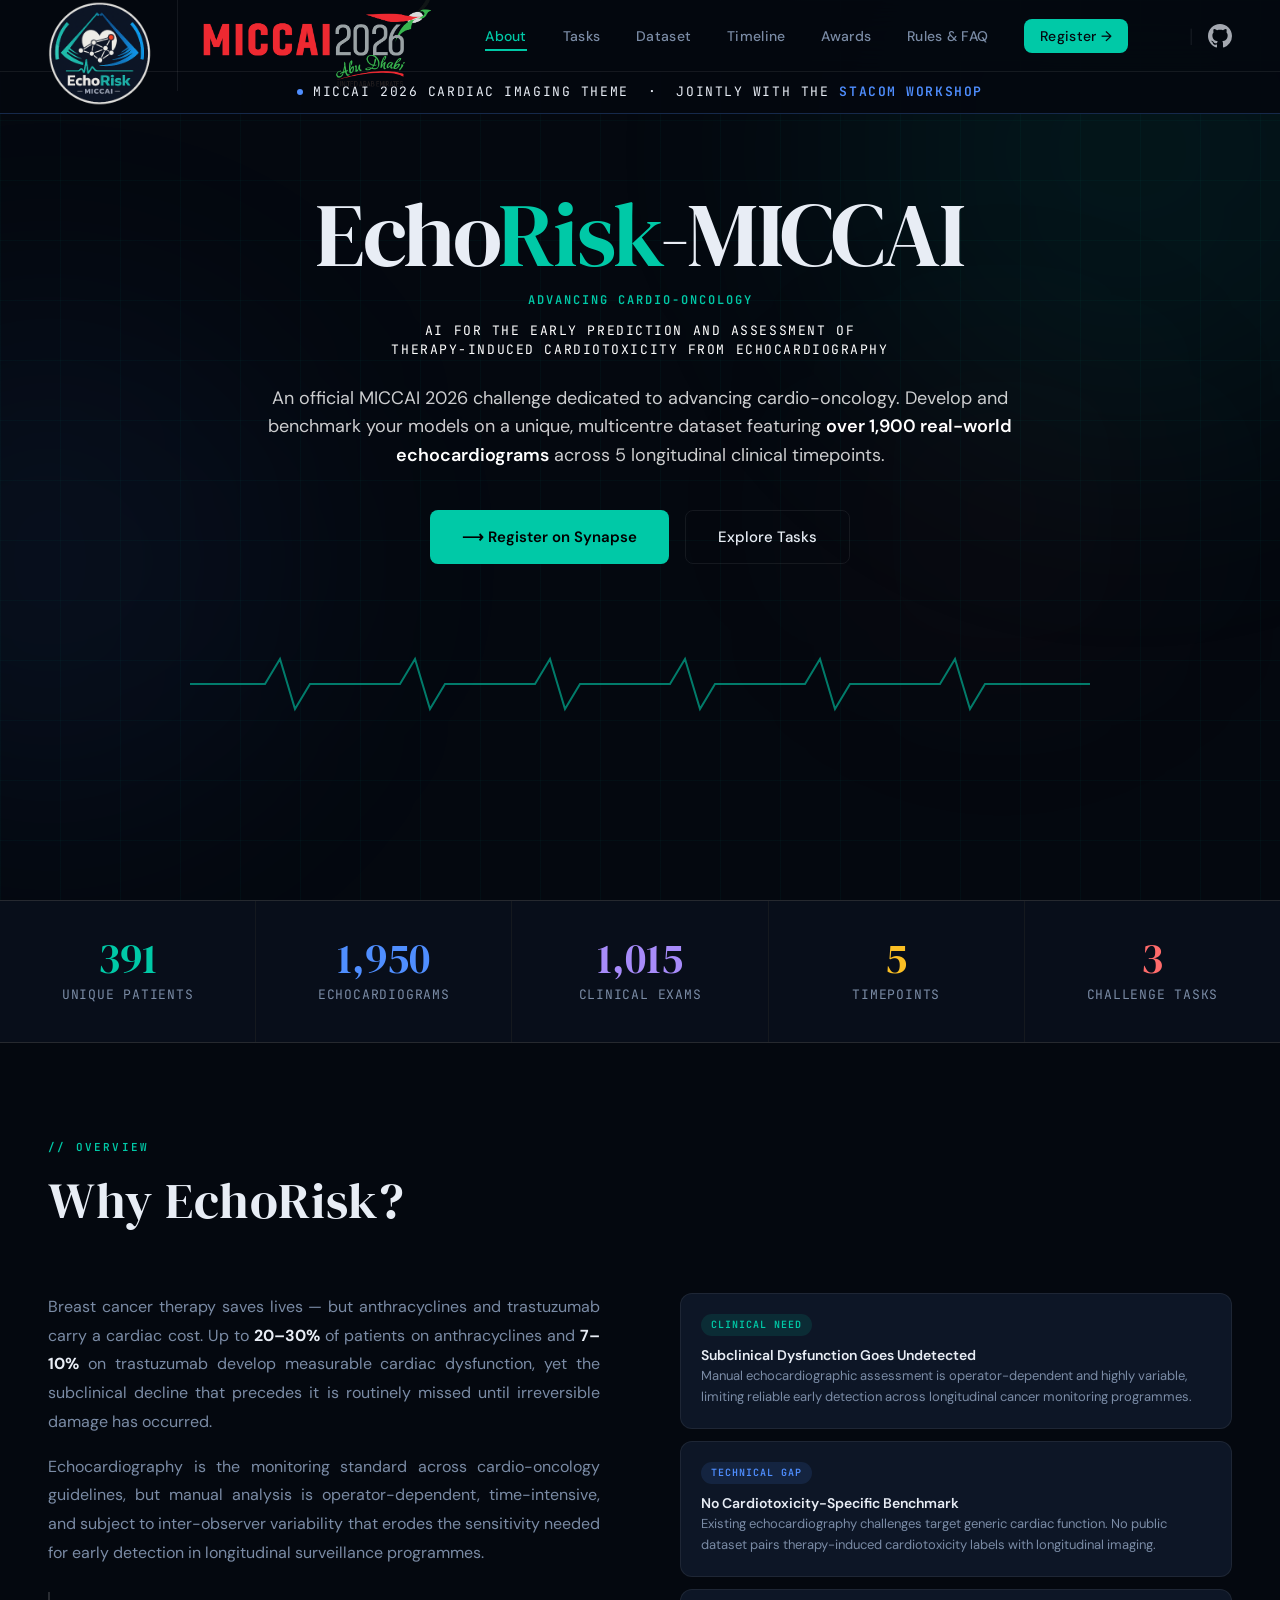
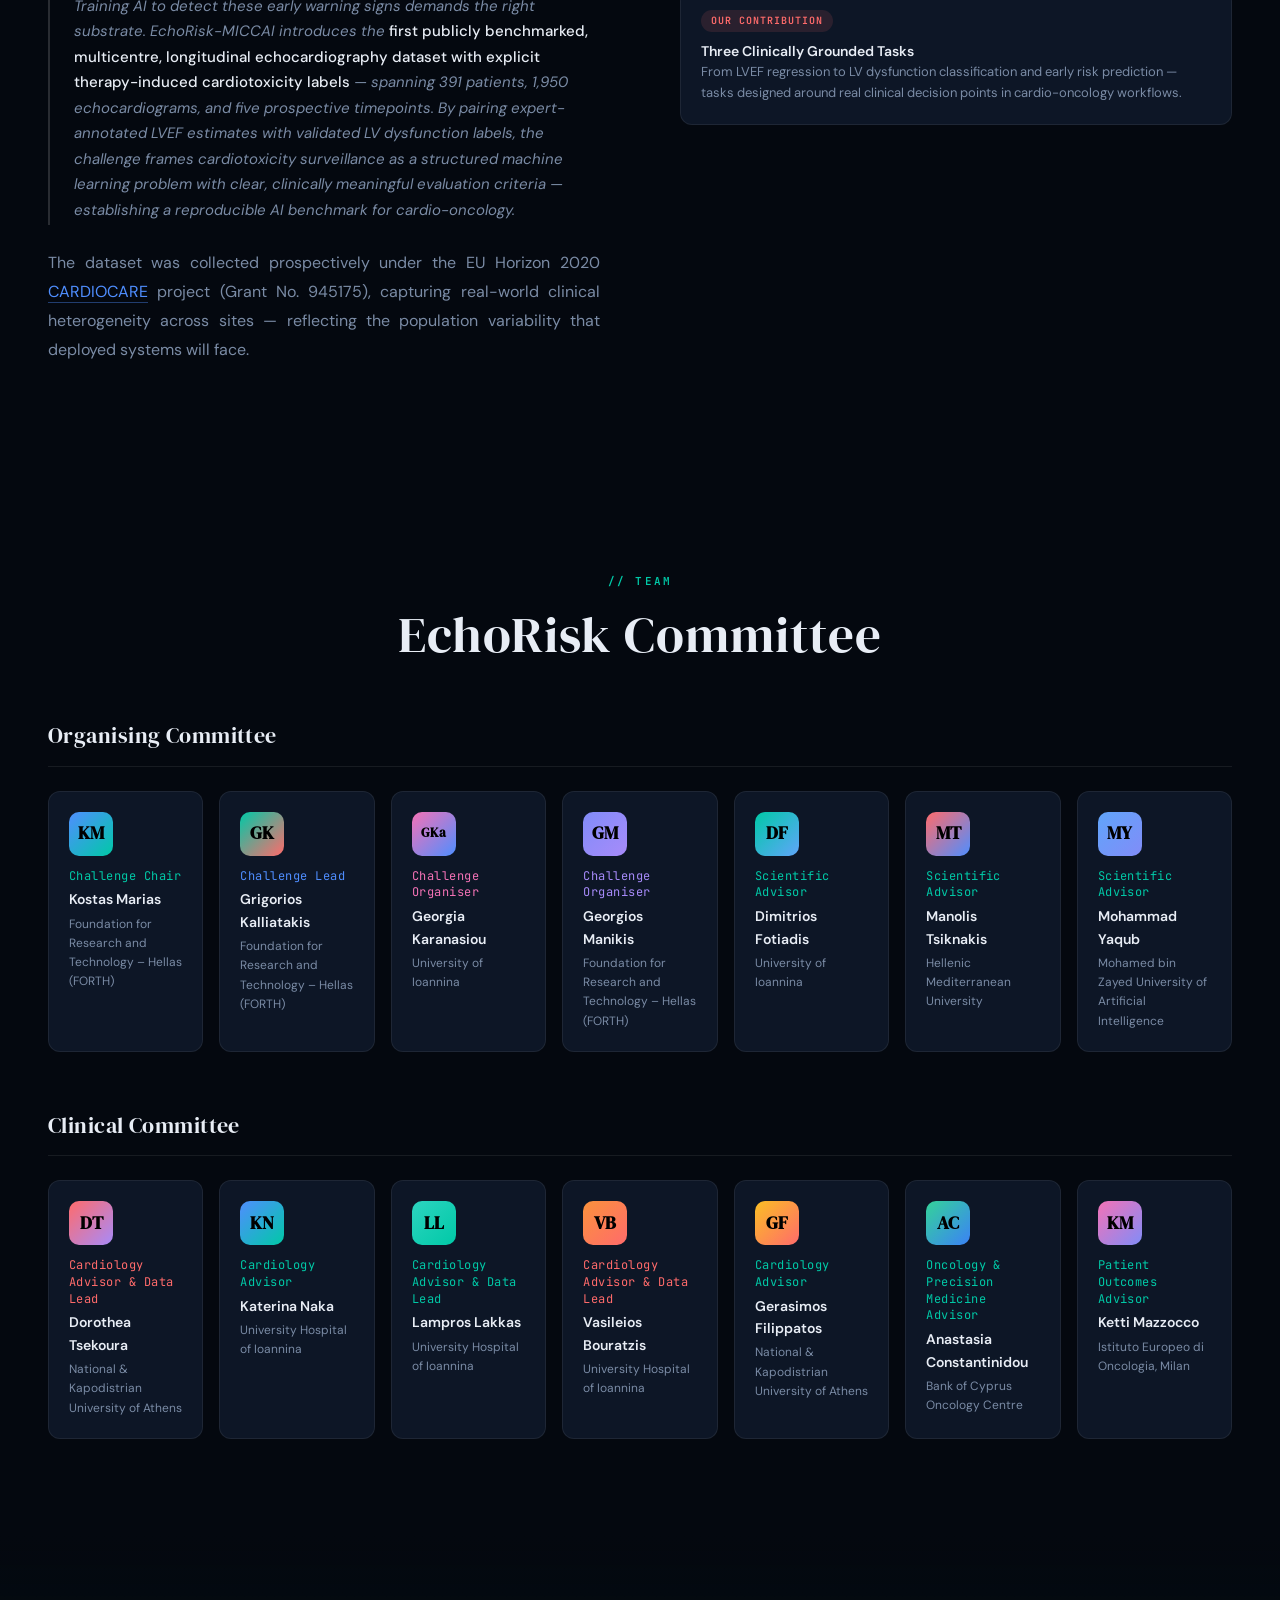
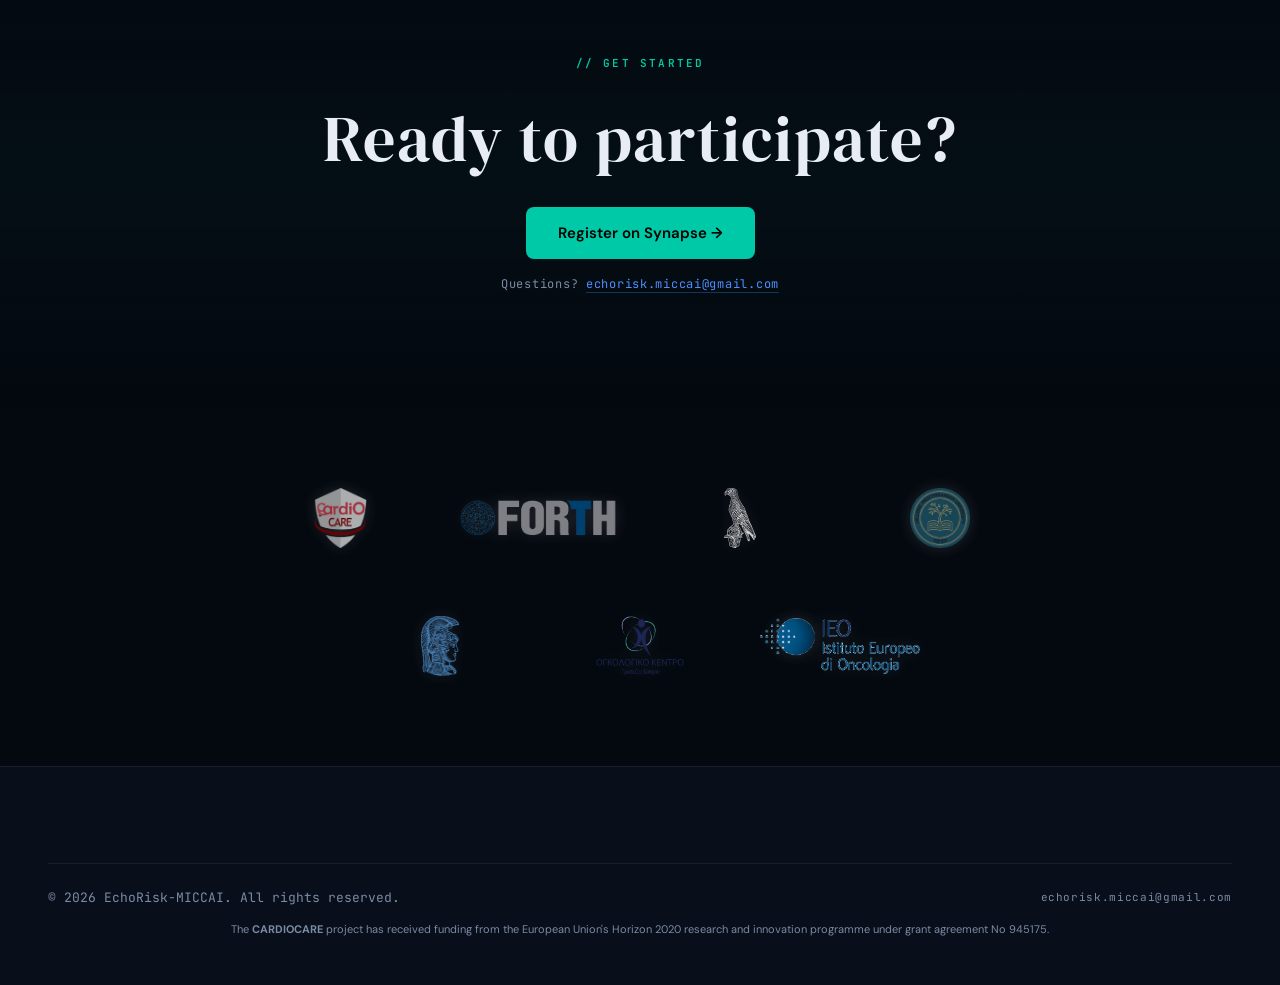
==== index.html @ dddc509e "Fix email obfuscation" ====
<!DOCTYPE html>
<html lang="en">
<head>
    <meta charset="UTF-8">
    <meta name="viewport" content="width=device-width, initial-scale=1.0">

    <link rel="icon" type="image/svg+xml"
          href="data:image/svg+xml,%3Csvg viewBox='0 0 100 100' xmlns='http://www.w3.org/2000/svg'%3E%3Ccircle cx='50' cy='50' r='50' fill='%2304080f'/%3E%3Ccircle cx='50' cy='50' r='47' fill='none' stroke='%23e8edf5' stroke-width='3'/%3E%3Cpath d='M18 28 Q8 50 18 72' fill='none' stroke='%2300c9a7' stroke-width='3.5' stroke-linecap='round'/%3E%3Cpath d='M82 28 Q92 50 82 72' fill='none' stroke='%234f8eff' stroke-width='3.5' stroke-linecap='round'/%3E%3Cline x1='50' y1='14' x2='18' y2='56' stroke='%2300c9a7' stroke-width='2.5' stroke-linecap='round'/%3E%3Cline x1='50' y1='14' x2='82' y2='56' stroke='%234f8eff' stroke-width='2.5' stroke-linecap='round'/%3E%3Cpath d='M18 56 Q50 78 82 56' fill='none' stroke='%234f8eff' stroke-width='2' stroke-linecap='round'/%3E%3Cpath d='M50 58 C50 58 34 46 34 37 C34 31 39 27 44 27 C47 27 50 30 50 30 C50 30 53 27 56 27 C61 27 66 31 66 37 C66 46 50 58 50 58 Z' fill='%23e8edf5'/%3E%3Cg stroke='%23e8edf5' stroke-width='1' fill='none' opacity='0.85'%3E%3Cline x1='40' y1='38' x2='47' y2='33'/%3E%3Cline x1='40' y1='38' x2='50' y2='42'/%3E%3Cline x1='47' y1='33' x2='57' y2='36'/%3E%3Cline x1='57' y1='36' x2='50' y2='42'/%3E%3Cline x1='57' y1='36' x2='60' y2='44'/%3E%3Cline x1='50' y1='42' x2='60' y2='44'/%3E%3Cline x1='40' y1='38' x2='44' y2='46'/%3E%3Cline x1='44' y1='46' x2='50' y2='42'/%3E%3C/g%3E%3Ccircle cx='40' cy='38' r='2.5' fill='%23e8edf5'/%3E%3Ccircle cx='47' cy='33' r='2.5' fill='%23e8edf5'/%3E%3Ccircle cx='57' cy='36' r='2.5' fill='%23e8edf5'/%3E%3Ccircle cx='50' cy='42' r='2.5' fill='%23e8edf5'/%3E%3Ccircle cx='60' cy='44' r='2.5' fill='%23e8edf5'/%3E%3Ccircle cx='44' cy='46' r='2.5' fill='%23e8edf5'/%3E%3Ccircle cx='57' cy='36' r='3.5' fill='%23ff6b6b'/%3E%3Cpolyline points='22,66 30,66 33,60 36,72 39,63 42,68 46,66 54,66 57,60 60,72 63,63 66,68 70,66 78,66' fill='none' stroke='%2300c9a7' stroke-width='1.5' stroke-linecap='round' stroke-linejoin='round'/%3E%3C/svg%3E">

    <title>EchoRisk-MICCAI 2026 | Home</title>
    <link href="https://fonts.googleapis.com/css2?family=DM+Serif+Display&family=DM+Sans:wght@400;500;600&family=JetBrains+Mono:wght@400;500;600&display=swap"
          rel="stylesheet">
    <link rel="stylesheet" href="assets/css/echorisk.css">
</head>
<body>

<div class="bg-grid"></div>
<div class="bg-orb bg-orb-1"></div>
<div class="bg-orb bg-orb-2"></div>
<div class="bg-orb bg-orb-3"></div>

<nav>
    <div style="display: flex; align-items: center; gap: 24px;">

        <a href="index.html" class="nav-logo"
           style="text-decoration: none; display: flex; align-items: center; position: relative; top: 18px;">
            <img src="assets/logos/echorisk_logo.png" alt="EchoRisk Logo"
                 style="width: 105px; height: 105px; object-fit: contain; display: block;">
        </a>

        <a href="https://conferences.miccai.org/2026/en/default.asp" target="_blank" rel="noopener noreferrer"
           style="display: flex; align-items: center; border-left: 1px solid var(--border); padding-left: 24px;">
            <img src="assets/logos/miccai2026-logo.png" alt="MICCAI 2026"
                 style="height: 110px; width: auto; object-fit: contain; display: block; transition: transform 0.2s ease;"
                 onmouseover="this.style.transform='scale(1.02)'" onmouseout="this.style.transform='scale(1)'">
        </a>

    </div>

    <label for="nav-toggle" class="nav-hamburger" aria-label="Toggle navigation">
        <span></span>
        <span></span>
        <span></span>
    </label>
    <input type="checkbox" id="nav-toggle" style="display:none;">

    <ul class="nav-links">
        <li><a href="index.html" class="active">About</a></li>
        <li><a href="tasks.html">Tasks</a></li>
        <li><a href="dataset.html">Dataset</a></li>
        <li><a href="timeline.html">Timeline</a></li>
        <li><a href="awards.html">Awards</a></li>
        <li><a href="rules.html">Rules & FAQ</a></li>
        <li><a href="https://www.synapse.org/Synapse:syn72001386" class="nav-cta" target="_blank">Register →</a></li>
        <li style="display: flex; align-items: center; margin-left: 10px;">
            <span style="color: var(--border); margin: 0 15px; font-weight: 300; font-size: 20px;">|</span>
            <a href="https://github.com/echorisk-miccai" target="_blank" aria-label="GitHub Organization"
               style="display: flex; align-items: center; opacity: 0.7; transition: opacity 0.2s;"
               onmouseover="this.style.opacity=1" onmouseout="this.style.opacity=0.7">
                <svg height="24" viewBox="0 0 16 16" width="24" fill="var(--text)">
                    <path d="M8 0C3.58 0 0 3.58 0 8c0 3.54 2.29 6.53 5.47 7.59.4.07.55-.17.55-.38 0-.19-.01-.82-.01-1.49-2.01.37-2.53-.49-2.69-.94-.09-.23-.48-.94-.82-1.13-.28-.15-.68-.52-.01-.53.63-.01 1.08.58 1.23.82.72 1.21 1.87.87 2.33.66.07-.52.28-.87.51-1.07-1.78-.2-3.64-.89-3.64-3.95 0-.87.31-1.59.82-2.15-.08-.2-.36-1.02.08-2.12 0 0 .67-.21 2.2.82.64-.18 1.32-.27 2-.27.68 0 1.36.09 2 .27 1.53-1.04 2.2-.82 2.2-.82.44 1.1.16 1.92.08 2.12.51.56.82 1.27.82 2.15 0 3.07-1.87 3.75-3.65 3.95.29.25.54.73.54 1.48 0 1.07-.01 1.93-.01 2.2 0 .21.15.46.55.38A8.013 8.013 0 0016 8c0-4.42-3.58-8-8-8z"></path>
                </svg>
            </a>
        </li>
    </ul>
</nav>

<div class="affiliation-bar">
    <span style="width:6px; height:6px; background:var(--accent2); border-radius:50%; display:inline-block; flex-shrink:0;"></span>
    MICCAI 2026 CARDIAC IMAGING THEME &nbsp;·&nbsp; JOINTLY WITH THE
    <a href="https://stacom.github.io/stacom2026/" target="_blank" rel="noopener noreferrer"
       style="color:var(--accent2); text-decoration:none; font-weight:600;">STACOM WORKSHOP</a>
</div>

<section class="hero">
    <!--    <div class="hero-badge"-->
    <!--         style="border: 1px solid var(&#45;&#45;accent2); background: rgba(79, 142, 255, 0.15); color: #fff; font-size: 15px; padding: 10px 24px; letter-spacing: 0.5px; box-shadow: 0 0 20px rgba(79, 142, 255, 0.25); transition: all 0.3s ease; margin-bottom: 30px;"-->
    <!--         onmouseover="this.style.transform='translateY(-4px)'; this.style.boxShadow='0 12px 24px rgba(79, 142, 255, 0.4)';"-->
    <!--         onmouseout="this.style.transform='translateY(0)'; this.style.boxShadow='0 0 20px rgba(79, 142, 255, 0.25)';">-->
    <!--        <span class="badge-dot" style="background: var(&#45;&#45;accent2); width: 10px; height: 10px;"></span>-->
    <!--        MICCAI 2026 Cardiac Imaging Theme Jointly with the <a href="https://stacom.github.io/stacom2026/"-->
    <!--                                                              target="_blank"-->
    <!--                                                              rel="noopener noreferrer"-->
    <!--                                                              style="color: var(&#45;&#45;accent2); text-decoration: none; font-weight: 600;">STACOM-->
    <!--        Workshop</a>-->
    <!--    </div>-->

    <h1 style="font-style:normal; margin-top:0;">
        <span style="color:var(--text);">Echo</span><span style="color:var(--accent);">Risk</span><span
            style="color:var(--text);">-MICCAI</span>
    </h1>

    <p class="hero-subtitle"
       style="font-size:13px; line-height:1.5; max-width:900px; margin:0 auto 24px auto; color:#fff;">
        <span style="display:block; color:var(--accent); font-size:12px; font-weight:600; text-transform:uppercase; letter-spacing:2px; margin-bottom:12px;">Advancing Cardio-Oncology</span>
        AI for the Early Prediction and Assessment of<br>Therapy-Induced Cardiotoxicity from Echocardiography
    </p>

    <p class="hero-desc"
       style="color: rgba(255, 255, 255, 0.8); line-height: 1.6; max-width: 750px; margin: 0 auto 40px auto; font-size: 18px;">
        An official MICCAI 2026 challenge dedicated to advancing cardio-oncology. Develop and benchmark your models on a
        unique, multicentre dataset featuring <strong style="color: #fff; font-weight: 600;">over 1,900 real-world
        echocardiograms</strong> across 5 longitudinal clinical timepoints.
    </p>

    <div class="hero-buttons">
        <a href="https://www.synapse.org/Synapse:syn72001386" class="btn-primary" target="_blank" rel="noopener">⟶
            Register on Synapse</a>
        <a href="tasks.html" class="btn-secondary">Explore Tasks</a>
    </div>

    <div class="hero-ecg-wrap">
        <svg class="ecg-svg" viewBox="0 0 900 80" preserveAspectRatio="xMidYMid meet">
            <polyline class="ecg-line"
                      points="0,40 60,40 75,40 90,15 105,65 120,40 135,40
                    195,40 210,40 225,15 240,65 255,40 270,40
                    330,40 345,40 360,15 375,65 390,40 405,40
                    465,40 480,40 495,15 510,65 525,40 540,40
                    600,40 615,40 630,15 645,65 660,40 675,40
                    735,40 750,40 765,15 780,65 795,40 900,40"/>
        </svg>
    </div>
</section>

<div class="stats-strip">
    <div class="stat-item">
        <div class="stat-num green">391</div>
        <div class="stat-label">Unique Patients</div>
    </div>
    <div class="stat-item">
        <div class="stat-num blue">1,950</div>
        <div class="stat-label">Echocardiograms</div>
    </div>
    <div class="stat-item">
        <div class="stat-num purple">1,015</div>
        <div class="stat-label">Clinical Exams</div>
    </div>
    <div class="stat-item">
        <div class="stat-num orange">5</div>
        <div class="stat-label">Timepoints</div>
    </div>
    <div class="stat-item">
        <div class="stat-num red">3</div>
        <div class="stat-label">Challenge Tasks</div>
    </div>
</div>

<section id="about">
    <div class="container">
        <p class="section-label">// Overview</p>
        <h2 class="section-title">Why EchoRisk?</h2>
        <div class="about-grid">
            <div class="about-text">
                <p>
                    Breast cancer therapy saves lives — but anthracyclines and trastuzumab carry a cardiac
                    cost. Up to <strong>20–30%</strong> of patients on anthracyclines and
                    <strong>7–10%</strong> on trastuzumab develop measurable cardiac dysfunction, yet the
                    subclinical decline that precedes it is routinely missed until irreversible damage
                    has occurred.
                </p>
                <p>
                    Echocardiography is the monitoring standard across cardio-oncology guidelines, but
                    manual analysis is operator-dependent, time-intensive, and subject to inter-observer
                    variability that erodes the sensitivity needed for early detection in longitudinal
                    surveillance programmes.
                </p>
                <div class="highlight-box">
                    Training AI to detect these early warning signs demands the right substrate.
                    EchoRisk-MICCAI introduces the <strong>first publicly benchmarked, multicentre,
                    longitudinal echocardiography dataset with explicit therapy-induced cardiotoxicity
                    labels</strong> — spanning 391 patients, 1,950 echocardiograms, and five prospective timepoints.
                    By pairing expert-annotated LVEF estimates with validated LV dysfunction labels, the
                    challenge frames cardiotoxicity surveillance as a structured machine learning problem
                    with clear, clinically meaningful evaluation criteria — establishing a reproducible
                    AI benchmark for cardio-oncology.
                </div>
                <p>
                    The dataset was collected prospectively under the EU Horizon 2020
                    <a href="https://cardiocare-project.eu/" target="_blank" rel="noopener"
                       style="color:var(--accent2);text-decoration:none;border-bottom:1px solid rgba(79,142,255,0.4);transition:border-color 0.2s;">CARDIOCARE</a>
                    project (Grant No. 945175), capturing real-world clinical heterogeneity across sites —
                    reflecting the population variability that deployed systems will face.
                </p>
            </div>
            <div class="about-visual">
                <div class="mini-card">
                    <div class="mini-card-header">
                        <span class="mini-tag tag-green">Clinical Need</span>
                    </div>
                    <div class="mini-card-title">Subclinical Dysfunction Goes Undetected</div>
                    <p>Manual echocardiographic assessment is operator-dependent and highly variable,
                        limiting reliable early detection across longitudinal cancer monitoring programmes.</p>
                </div>
                <div class="mini-card">
                    <div class="mini-card-header">
                        <span class="mini-tag tag-blue">Technical Gap</span>
                    </div>
                    <div class="mini-card-title">No Cardiotoxicity-Specific Benchmark</div>
                    <p>Existing echocardiography challenges target generic cardiac function. No public
                        dataset pairs therapy-induced cardiotoxicity labels with longitudinal imaging.</p>
                </div>
                <div class="mini-card">
                    <div class="mini-card-header">
                        <span class="mini-tag tag-red">Our Contribution</span>
                    </div>
                    <div class="mini-card-title">Three Clinically Grounded Tasks</div>
                    <p>From LVEF regression to LV dysfunction classification and early risk prediction —
                        tasks designed around real clinical decision points in cardio-oncology workflows.</p>
                </div>
            </div>
        </div>
    </div>
</section>

<section id="organizers">
    <div class="container">
        <p class="section-label" style="text-align:center;">// Team</p>
        <h2 class="section-title" style="text-align:center;">EchoRisk Committee</h2>


        <h3 class="committee-heading">Organising Committee</h3>
        <div class="org-grid org-grid--7">
            <div class="org-card org-hover-teal">
                <div class="org-avatar">KM</div>
                <div class="org-role">Challenge Chair</div>
                <div class="org-name">Kostas Marias</div>
                <div class="org-inst">Foundation for Research and Technology – Hellas (FORTH)</div>
            </div>
            <div class="org-card org-hover-blue">
                <div class="org-avatar" style="background:linear-gradient(135deg,var(--accent),var(--accent3));">GK
                </div>
                <div class="org-role" style="color:var(--accent2);">Challenge Lead</div>
                <div class="org-name">Grigorios Kalliatakis</div>
                <div class="org-inst">Foundation for Research and Technology – Hellas (FORTH)</div>
            </div>
            <div class="org-card org-hover-pink">
                <div class="org-avatar"
                     style="background:linear-gradient(135deg,#f472b6,var(--accent2));font-size:13px;">GKa
                </div>
                <div class="org-role" style="color:#f472b6;">Challenge Organiser</div>
                <div class="org-name">Georgia Karanasiou</div>
                <div class="org-inst">University of Ioannina</div>
            </div>
            <div class="org-card org-hover-purple">
                <div class="org-avatar" style="background:linear-gradient(135deg,#818cf8,#a78bfa);">GM</div>
                <div class="org-role" style="color:#a78bfa;">Challenge Organiser</div>
                <div class="org-name">Georgios Manikis</div>
                <div class="org-inst">Foundation for Research and Technology – Hellas (FORTH)</div>
            </div>
            <div class="org-card org-hover-blue">
                <div class="org-avatar" style="background:linear-gradient(135deg,var(--accent),#60a5fa);">DF</div>
                <div class="org-role">Scientific Advisor</div>
                <div class="org-name">Dimitrios Fotiadis</div>
                <div class="org-inst">University of Ioannina</div>
            </div>
            <div class="org-card org-hover-coral">
                <div class="org-avatar" style="background:linear-gradient(135deg,var(--accent3),var(--accent2));">MT
                </div>
                <div class="org-role">Scientific Advisor</div>
                <div class="org-name">Manolis Tsiknakis</div>
                <div class="org-inst">Hellenic Mediterranean University</div>
            </div>
            <div class="org-card org-hover-blue">
                <div class="org-avatar" style="background:linear-gradient(135deg,#60a5fa,#818cf8);">MY</div>
                <div class="org-role">Scientific Advisor</div>
                <div class="org-name">Mohammad Yaqub</div>
                <div class="org-inst">Mohamed bin Zayed University of Artificial Intelligence</div>
            </div>
        </div>

        <h3 class="committee-heading">Clinical Committee</h3>
        <div class="org-grid org-grid--7">
            <div class="org-card org-hover-coral">
                <div class="org-avatar" style="background:linear-gradient(135deg,var(--accent3),#a78bfa);">DT</div>
                <div class="org-role" style="color:var(--accent3);">Cardiology Advisor &amp; Data Lead</div>
                <div class="org-name">Dorothea Tsekoura</div>
                <div class="org-inst">National &amp; Kapodistrian University of Athens</div>
            </div>
            <div class="org-card org-hover-blue">
                <div class="org-avatar" style="background:linear-gradient(135deg,var(--accent2),var(--accent));">KN
                </div>
                <div class="org-role">Cardiology Advisor</div>
                <div class="org-name">Katerina Naka</div>
                <div class="org-inst">University Hospital of Ioannina</div>
            </div>
            <div class="org-card org-hover-teal">
                <div class="org-avatar" style="background:linear-gradient(135deg,#2dd4bf,#00c9a7);">LL</div>
                <div class="org-role" style="color:var(--accent);">Cardiology Advisor &amp; Data Lead</div>
                <div class="org-name">Lampros Lakkas</div>
                <div class="org-inst">University Hospital of Ioannina</div>
            </div>
            <div class="org-card org-hover-coral">
                <div class="org-avatar" style="background:linear-gradient(135deg,#fb923c,var(--accent3));">VB</div>
                <div class="org-role" style="color:var(--accent3);">Cardiology Advisor &amp; Data Lead</div>
                <div class="org-name">Vasileios Bouratzis</div>
                <div class="org-inst">University Hospital of Ioannina</div>
            </div>
            <div class="org-card org-hover-teal">
                <div class="org-avatar" style="background:linear-gradient(135deg,#fbbf24,var(--accent3));">GF</div>
                <div class="org-role">Cardiology Advisor</div>
                <div class="org-name">Gerasimos Filippatos</div>
                <div class="org-inst">National &amp; Kapodistrian University of Athens</div>
            </div>
            <div class="org-card org-hover-pink">
                <div class="org-avatar" style="background:linear-gradient(135deg,#34d399,#3b82f6);">AC</div>
                <div class="org-role">Oncology &amp; Precision Medicine Advisor</div>
                <div class="org-name">Anastasia Constantinidou</div>
                <div class="org-inst">Bank of Cyprus Oncology Centre</div>
            </div>
            <div class="org-card org-hover-purple">
                <div class="org-avatar" style="background:linear-gradient(135deg,#f472b6,#818cf8);">KM</div>
                <div class="org-role">Patient Outcomes Advisor</div>
                <div class="org-name">Ketti Mazzocco</div>
                <div class="org-inst">Istituto Europeo di Oncologia, Milan</div>
            </div>
        </div>
    </div>
</section>

<section class="cta-section">
    <p class="section-label" style="text-align:center;">// Get Started</p>
    <h2 class="cta-title">Ready to participate?</h2>
    <a href="https://www.synapse.org/Synapse:syn72001386" class="btn-primary"
       style="margin:0 auto;display:inline-flex;">Register on Synapse →</a>
    <p style="font-family:var(--mono-font); font-size:12px; color:var(--muted); margin-top:16px; letter-spacing:0.06em;">
        Questions? <a href="mailto:echorisk.miccai@gmail.com"
                      style="color:var(--accent2); text-decoration:none; border-bottom:1px solid rgba(79,142,255,0.3);">echorisk.miccai@gmail.com</a>
    </p>
</section>

<div class="partner-logos-container">
    <div class="partner-logos-row">
        <div class="logo-wrapper" data-name="CARDIOCARE Project">
            <a href="https://cardiocare-project.eu/" target="_blank" rel="noopener"><img
                    src="assets/logos/cardiocare-logo.png" alt="CARDIOCARE" class="partner-logo-img"></a>
        </div>
        <div class="logo-wrapper" data-name="Foundation for Research and Technology - Hellas">
            <a href="https://www.ics.forth.gr/cbml/?lang=en" target="_blank" rel="noopener"><img
                    src="assets/logos/forth-logo.png" alt="FORTH" class="partner-logo-img"></a>
        </div>
        <div class="logo-wrapper" data-name="University of Ioannina">
            <a href="https://medlab.cc.uoi.gr/" target="_blank" rel="noopener"><img
                    src="assets/logos/uoi-logo.svg"
                    alt="UOI" class="partner-logo-img"></a>
        </div>
        <div class="logo-wrapper" data-name="Hellenic Mediterranean University">
            <a href="https://bmi.hmu.gr/" target="_blank" rel="noopener"><img src="assets/logos/hmu-logo.png"
                                                                              alt="HMU"
                                                                              class="partner-logo-img"></a>
        </div>
    </div>

    <div class="partner-logos-row">
        <div class="logo-wrapper" data-name="National and Kapodistrian University of Athens">
            <a href="https://en.uoa.gr/" target="_blank" rel="noopener"><img src="assets/logos/nkua-logo.png"
                                                                             alt="NKUA"
                                                                             class="partner-logo-img"></a>
        </div>
        <div class="logo-wrapper" data-name="Bank of Cyprus Oncology Centre">
            <a href="https://www.bococ.org.cy/en" target="_blank" rel="noopener"><img
                    src="assets/logos/bococ-logo.png"
                    alt="BOCOC"
                    class="partner-logo-img"></a>
        </div>
        <div class="logo-wrapper" data-name="European Institute of Oncology">
            <a href="https://www.ieo.it/en/" target="_blank" rel="noopener"><img src="assets/logos/ieo-logo.png"
                                                                                 alt="IEO"
                                                                                 class="partner-logo-img"></a>
        </div>
    </div>
</div>

<footer>
    <div class="footer-bottom"
         style="display:flex; flex-direction:column; align-items:center; gap:12px; text-align:center;">
        <div style="display:flex; justify-content:space-between; align-items:center; width:100%; flex-wrap:wrap; gap:12px;">
            <p>© 2026 EchoRisk-MICCAI. All rights reserved.</p>
            <a href="mailto:echorisk.miccai@gmail.com"
               style="font-family:var(--mono-font); font-size:11px; color:var(--muted); text-decoration:none; letter-spacing:0.06em; transition:color 0.2s;"
               onmouseover="this.style.color='var(--accent2)'"
               onmouseout="this.style.color='var(--muted)'">echorisk.miccai@gmail.com</a>
        </div>
        <p style="font-size:11px; line-height:1.5; color:var(--muted); font-family:var(--body-font);">
            The <strong>CARDIOCARE</strong> project has received funding from the European Union's Horizon 2020
            research and innovation programme under grant agreement No&nbsp;945175.
        </p>
    </div>
</footer>

</body>
</html>
---- assets/css/echorisk.css ----
/* ═══════════════════════════════════════════════
   EchoRisk-MICCAI 2026 — Main Stylesheet
   ═══════════════════════════════════════════════ */

/* ── TOKENS ── */
:root {
    --bg: #04080f;
    --surface: #080e1a;
    --card: #0d1626;
    --border: rgba(255, 255, 255, 0.07);
    --accent: #00c9a7;
    --accent2: #4f8eff;
    --accent3: #ff6b6b;
    --text: #e8edf5;
    --muted: #7a8ba5;
    --heading-font: 'DM Serif Display', serif;
    --body-font: 'DM Sans', sans-serif;
    --mono-font: 'JetBrains Mono', monospace;
}

/* ── RESET ── */
* {
    margin: 0;
    padding: 0;
    box-sizing: border-box;
}

html {
    scroll-behavior: smooth;
}

body {
    font-family: var(--body-font);
    background-color: var(--bg);
    color: var(--text);
    line-height: 1.6;
    -webkit-font-smoothing: antialiased;
}

h1, h2, h3, .section-title, .cta-title {
    font-family: var(--heading-font);
    font-weight: 400;
    letter-spacing: 0.02em;
}

.stat-num, .task-metric, .award-value, .task-num,
.footer-bottom, .hero-badge, .section-label, .tl-date {
    font-family: var(--mono-font);
}

/* ── BACKGROUND ── */
.bg-grid {
    position: fixed;
    inset: 0;
    background-image: linear-gradient(rgba(0, 201, 167, 0.04) 1px, transparent 1px),
    linear-gradient(90deg, rgba(0, 201, 167, 0.04) 1px, transparent 1px);
    background-size: 60px 60px;
    pointer-events: none;
    z-index: 0;
}

.bg-orb {
    position: fixed;
    border-radius: 50%;
    filter: blur(120px);
    pointer-events: none;
    z-index: 0;
    animation: drift 20s ease-in-out infinite alternate;
}

.bg-orb-1 {
    width: 600px;
    height: 600px;
    background: rgba(0, 201, 167, 0.07);
    top: -150px;
    right: -150px;
}

.bg-orb-2 {
    width: 500px;
    height: 500px;
    background: rgba(79, 142, 255, 0.06);
    bottom: 10%;
    left: -200px;
    animation-delay: -8s;
}

.bg-orb-3 {
    width: 300px;
    height: 300px;
    background: rgba(255, 107, 107, 0.04);
    top: 40%;
    right: 10%;
    animation-delay: -4s;
}

@keyframes drift {
    from {
        transform: translate(0, 0) scale(1);
    }
    to {
        transform: translate(40px, 60px) scale(1.05);
    }
}

/* ── AFFILIATION BAR ── */
.affiliation-bar {
    background: rgba(4, 8, 15, 0.95);
    border-bottom: 1px solid rgba(79,142,255,0.25);
    padding: 10px 48px;
    display: flex;
    align-items: center;
    justify-content: center;
    gap: 10px;
    font-family: var(--mono-font);
    font-size: 13px; /* was 11px */
    letter-spacing: 0.12em; /* was 0.1em */
    color: var(--text);
    position: fixed;
    top: 72px;
    left: 0;
    right: 0;
    z-index: 99;
}

/* ── NAV ── */
nav {
    position: fixed;
    top: 0;
    left: 0;
    right: 0;
    z-index: 100;
    display: flex;
    align-items: center;
    justify-content: space-between;
    padding: 0 48px;
    height: 72px;
    background: rgba(4, 8, 15, 0.85);
    backdrop-filter: blur(20px);
    border-bottom: 1px solid var(--border);
}

.logo-text {
    font-family: var(--mono-font);
    font-size: 14px;
    font-weight: 600;
    letter-spacing: 0.05em;
    color: var(--text);
}

.logo-text span {
    color: var(--accent);
}

.logo-text, .nav-cta {
    white-space: nowrap;
}

nav img {
    flex-shrink: 0;
}

.nav-links {
    display: flex;
    align-items: center;
    gap: 36px;
    list-style: none;
}

.nav-links a {
    color: var(--muted);
    text-decoration: none;
    font-size: 14px;
    font-weight: 500;
    transition: color 0.2s;
    letter-spacing: 0.02em;
}

.nav-links a:hover,
.nav-links a.active {
    color: var(--accent);
    border-bottom: 2px solid var(--accent);
    padding-bottom: 4px;
}

.nav-cta {
    background: var(--accent);
    color: #04080f !important;
    padding: 8px 16px !important;
    border-radius: 8px;
    font-weight: 600;
    transition: transform 0.2s ease, box-shadow 0.2s ease, background 0.2s;
}

.nav-cta:hover {
    background: #00e0bc;
    transform: translateY(-1px);
    box-shadow: 0 4px 15px rgba(0, 201, 167, 0.4);
    color: #000 !important;
}

/* Hamburger */
.nav-hamburger {
    display: none;
    flex-direction: column;
    gap: 5px;
    cursor: pointer;
    padding: 4px;
}

.nav-hamburger span {
    display: block;
    width: 24px;
    height: 2px;
    background: var(--text);
    border-radius: 2px;
    transition: all 0.2s;
}

#nav-toggle:checked ~ ul.nav-links {
    display: flex;
}

/* ── HERO ── */
.hero {
    position: relative;
    z-index: 1;
    min-height: 100vh;
    display: flex;
    flex-direction: column;
    align-items: center;
    justify-content: center;
    text-align: center;
    padding: 100px 24px 80px; /* was 120px — increased to clear nav + bar */
    overflow: hidden;
}

.hero-badge {
    display: inline-flex;
    align-items: center;
    gap: 8px;
    background: rgba(0, 201, 167, 0.1);
    border: 1px solid rgba(0, 201, 167, 0.3);
    color: var(--accent);
    font-family: var(--mono-font);
    font-size: 12px;
    font-weight: 600;
    letter-spacing: 0.12em;
    text-transform: uppercase;
    padding: 6px 16px;
    border-radius: 100px;
    margin-bottom: 32px;
    animation: fadeUp 0.6s ease both;
}

.badge-dot {
    width: 6px;
    height: 6px;
    background: var(--accent);
    border-radius: 50%;
    animation: pulse-dot 2s ease-in-out infinite;
}

@keyframes pulse-dot {
    0%, 100% {
        opacity: 1;
        transform: scale(1);
    }
    50% {
        opacity: 0.4;
        transform: scale(0.7);
    }
}

.hero h1 {
    font-family: var(--heading-font);
    font-size: clamp(48px, 7vw, 96px);
    line-height: 1.05;
    letter-spacing: -0.02em;
    max-width: 900px;
    margin-bottom: 8px;
    animation: fadeUp 0.6s ease 0.1s both;
}

.hero-subtitle {
    font-family: var(--mono-font);
    font-size: 13px;
    color: var(--muted);
    letter-spacing: 0.12em;
    text-transform: uppercase;
    margin-bottom: 24px;
    animation: fadeUp 0.6s ease 0.2s both;
}

.hero-desc {
    font-size: 18px;
    color: var(--muted);
    max-width: 620px;
    line-height: 1.6;
    margin-bottom: 48px;
    animation: fadeUp 0.6s ease 0.3s both;
}

.hero-buttons {
    display: flex;
    gap: 16px;
    flex-wrap: wrap;
    justify-content: center;
    margin-bottom: 80px;
    animation: fadeUp 0.6s ease 0.4s both;
}

.hero-ecg-wrap {
    width: 100%;
    max-width: 900px;
    position: relative;
    animation: fadeUp 0.6s ease 0.5s both;
}

.ecg-svg {
    width: 100%;
    height: 80px;
    opacity: 0.6;
}

.ecg-line {
    stroke: var(--accent);
    stroke-width: 2;
    fill: none;
    stroke-dasharray: 1500;
    stroke-dashoffset: 1500;
    animation: drawECG 3s ease 1s forwards;
}

@keyframes drawECG {
    to {
        stroke-dashoffset: 0;
    }
}

/* ── BUTTONS ── */
.btn-primary {
    background: var(--accent);
    color: #000;
    padding: 14px 32px;
    border-radius: 8px;
    font-weight: 600;
    font-size: 15px;
    text-decoration: none;
    transition: all 0.2s;
    display: flex;
    align-items: center;
    gap: 8px;
}

.btn-primary:hover {
    background: #00e0bc;
    transform: translateY(-2px);
    box-shadow: 0 12px 32px rgba(0, 201, 167, 0.3);
}

.btn-secondary {
    background: transparent;
    color: var(--text);
    padding: 14px 32px;
    border-radius: 8px;
    font-weight: 500;
    font-size: 15px;
    text-decoration: none;
    border: 1px solid var(--border);
    transition: all 0.2s;
}

.btn-secondary:hover {
    border-color: rgba(255, 255, 255, 0.25);
    background: rgba(255, 255, 255, 0.04);
}

/* ── STATS STRIP ── */
.stats-strip {
    position: relative;
    z-index: 1;
    display: grid;
    grid-template-columns: repeat(5, 1fr);
    gap: 1px;
    background: var(--border);
    border-top: 1px solid var(--border);
    border-bottom: 1px solid var(--border);
}

.stat-item {
    background: var(--surface);
    padding: 36px 24px;
    text-align: center;
}

.stat-num {
    font-family: var(--heading-font);
    font-size: 42px;
    line-height: 1;
    margin-bottom: 6px;
}

.stat-num.green {
    color: var(--accent);
}

.stat-num.blue {
    color: var(--accent2);
}

.stat-num.purple {
    color: #a78bfa;
}

.stat-num.orange {
    color: #fbbf24;
}

.stat-num.red {
    color: var(--accent3);
}

.stat-label {
    font-size: 13px;
    color: var(--muted);
    font-family: var(--mono-font);
    letter-spacing: 0.06em;
    text-transform: uppercase;
}

/* ── SECTION COMMONS ── */
section {
    position: relative;
    z-index: 1;
    padding: 96px 48px;
}

.page-header {
    margin-top: 72px;
    padding: 64px 48px 24px;
    text-align: center;
}

.section-label {
    font-family: var(--mono-font);
    font-size: 11px;
    font-weight: 600;
    letter-spacing: 0.2em;
    text-transform: uppercase;
    color: var(--accent);
    margin-bottom: 16px;
}

.section-title {
    font-family: var(--heading-font);
    font-size: clamp(32px, 4vw, 52px);
    line-height: 1.1;
    margin-bottom: 20px;
}

.section-desc {
    font-size: 16px;
    color: var(--muted);
    max-width: 600px;
    line-height: 1.75;
    margin: 0 auto;
}

.container {
    max-width: 1200px;
    margin: 0 auto;
}

/* ── ABOUT ── */
.about-grid {
    display: grid;
    grid-template-columns: 1fr 1fr;
    gap: 80px;
    align-items: start;
    margin-top: 64px;
}

.about-text p {
    color: var(--muted);
    line-height: 1.8;
    margin-bottom: 16px;
    text-align: justify;
    hyphens: auto;
    -webkit-hyphens: auto;
}

.about-text strong {
    color: var(--text);
}

.highlight-box {
    border-left: 2px solid rgba(255, 255, 255, 0.15);
    padding: 2px 0 2px 24px;
    margin: 24px 0;
    font-size: 15px;
    font-style: italic;
    color: var(--muted);
    line-height: 1.7;
}

.highlight-box strong {
    font-style: normal;
    font-weight: 500;
    color: var(--text);
}

.about-visual {
    position: relative;
}

.mini-card {
    background: var(--card);
    border: 1px solid var(--border);
    border-radius: 12px;
    padding: 20px;
    margin-bottom: 12px;
    transition: border-color 0.2s;
}

.mini-card:hover {
    border-color: rgba(0, 201, 167, 0.3);
}

.mini-card-header {
    display: flex;
    align-items: center;
    gap: 10px;
    margin-bottom: 8px;
}

.mini-tag {
    font-family: var(--mono-font);
    font-size: 10px;
    font-weight: 600;
    letter-spacing: 0.1em;
    text-transform: uppercase;
    padding: 3px 10px;
    border-radius: 100px;
}

.tag-green {
    background: rgba(0, 201, 167, 0.12);
    color: var(--accent);
}

.tag-blue {
    background: rgba(79, 142, 255, 0.12);
    color: var(--accent2);
}

.tag-red {
    background: rgba(255, 107, 107, 0.12);
    color: var(--accent3);
}

.mini-card-title {
    font-size: 14px;
    font-weight: 600;
}

.mini-card p {
    font-size: 13px;
    color: var(--muted);
}

/* ── CLINICAL ARC ── */
.clinical-arc {
    margin: 40px 0 0;
    padding: 20px 0 8px;
    border-top: 1px solid var(--border);
    border-bottom: 1px solid var(--border);
}

/* ── TASKS ── */
.tasks-grid {
    display: grid;
    grid-template-columns: repeat(3, 1fr);
    gap: 24px;
    margin-top: 64px;
    align-items: stretch;
}

.task-card {
    background: var(--card);
    border: 1px solid var(--border);
    border-radius: 16px;
    padding: 32px;
    position: relative;
    overflow: hidden;
    transition: transform 0.25s, border-color 0.25s;
    cursor: default;
    display: flex;
    flex-direction: column;
}

.task-card:hover {
    transform: translateY(-4px);
}

.task-card-1:hover {
    border-color: rgba(0, 201, 167, 0.4);
}

.task-card-2:hover {
    border-color: rgba(79, 142, 255, 0.4);
}

.task-card-3:hover {
    border-color: rgba(255, 107, 107, 0.4);
}

.task-card::before {
    content: '';
    position: absolute;
    top: 0;
    left: 0;
    right: 0;
    height: 3px;
}

.task-card-1::before {
    background: var(--accent);
}

.task-card-2::before {
    background: var(--accent2);
}

.task-card-3::before {
    background: var(--accent3);
}

.task-num {
    font-family: var(--heading-font);
    font-size: 64px;
    line-height: 1;
    opacity: 0.08;
    position: absolute;
    top: 20px;
    right: 24px;
}

.task-icon {
    width: 48px;
    height: 48px;
    border-radius: 12px;
    display: flex;
    align-items: center;
    justify-content: center;
    margin-bottom: 20px;
    font-size: 24px;
}

.icon-green {
    background: rgba(0, 201, 167, 0.1);
}

.icon-blue {
    background: rgba(79, 142, 255, 0.1);
}

.icon-red {
    background: rgba(255, 107, 107, 0.1);
}

.task-title {
    font-family: var(--heading-font);
    font-size: 20px;
    line-height: 1.3;
    margin-bottom: 12px;
}

.task-desc {
    flex: 1;
    text-align: justify;
    hyphens: auto;
    -webkit-hyphens: auto;
}

.task-metric {
    display: flex;
    align-items: center;
    gap: 8px;
    font-family: var(--mono-font);
    font-size: 12px;
    color: var(--muted);
    margin-bottom: 8px;
}

.metric-dot {
    width: 6px;
    height: 6px;
    border-radius: 50%;
}

.task-award {
    margin-top: 24px;
    padding-top: 20px;
    border-top: 1px solid var(--border);
    display: flex;
    align-items: center;
    justify-content: space-between;
}

.award-label {
    font-size: 12px;
    color: var(--muted);
}

.award-value {
    font-family: var(--mono-font);
    font-weight: 600;
    font-size: 14px;
}

.award-green {
    color: var(--accent);
}

.award-blue {
    color: var(--accent2);
}

.award-red {
    color: var(--accent3);
}

/* ── TASK EVAL BLOCKS ── */
.eval-box {
    background: rgba(255, 255, 255, 0.02);
    border: 1px solid rgba(255, 255, 255, 0.08);
    border-radius: 8px;
    padding: 16px 20px;
    margin-top: 20px;
    font-family: var(--body-font);
}

.eval-title {
    font-size: 13px;
    text-transform: uppercase;
    letter-spacing: 1px;
    font-weight: 600;
    margin-bottom: 12px;
    color: rgba(255, 255, 255, 0.5);
    display: flex;
    align-items: center;
    gap: 8px;
}

.eval-title svg {
    opacity: 0.7;
}

.eval-row {
    display: flex;
    align-items: baseline;
    margin-bottom: 8px;
    font-size: 14px;
    line-height: 1.5;
}

.eval-row:last-child {
    margin-bottom: 0;
}

.eval-label {
    font-weight: 600;
    width: 130px;
    flex-shrink: 0;
}

.eval-value {
    color: rgba(255, 255, 255, 0.8);
}

.eval-teal .eval-label {
    color: var(--accent);
}

.eval-blue .eval-label {
    color: var(--accent2);
}

.eval-pink .eval-label {
    color: #f472b6;
}

/* ── DATASET ── */
.dataset-grid {
    display: grid;
    grid-template-columns:1fr 1fr;
    gap: 64px;
    align-items: center;
    margin-top: 64px;
}

.data-vis {
    background: var(--card);
    border: 1px solid var(--border);
    border-radius: 16px;
    padding: 32px;
}

.data-vis-title {
    font-family: var(--mono-font);
    font-size: 11px;
    letter-spacing: 0.15em;
    text-transform: uppercase;
    color: var(--muted);
    margin-bottom: 24px;
}

.split-bar {
    display: flex;
    height: 12px;
    border-radius: 100px;
    overflow: hidden;
    margin-bottom: 12px;
}

.split-train {
    background: var(--accent);
    flex: 56;
}

.split-val {
    background: var(--accent2);
    flex: 14;
}

.split-test {
    background: var(--accent3);
    flex: 30;
}

.split-legend {
    display: flex;
    gap: 20px;
    margin-bottom: 32px;
}

.legend-item {
    display: flex;
    align-items: center;
    gap: 6px;
    font-size: 13px;
    color: var(--muted);
}

.legend-dot {
    width: 8px;
    height: 8px;
    border-radius: 50%;
}

.site-grid {
    display: grid;
    grid-template-columns:1fr 1fr;
    gap: 8px;
}

.site-item {
    background: rgba(255, 255, 255, 0.03);
    border: 1px solid var(--border);
    border-radius: 8px;
    padding: 12px;
    font-size: 12px;
}

.site-name {
    font-weight: 600;
    margin-bottom: 2px;
}

.site-loc {
    color: var(--muted);
    font-size: 11px;
}

.data-features {
    list-style: none;
}

.data-features li {
    display: flex;
    gap: 12px;
    padding: 14px 0;
    border-bottom: 1px solid var(--border);
    font-size: 15px;
    color: var(--muted);
}

.data-features li:last-child {
    border-bottom: none;
}

.data-features li::before {
    content: '→';
    color: var(--accent);
    flex-shrink: 0;
    font-family: var(--mono-font);
}

.data-features strong {
    color: var(--text);
}

/* ── DUA ── */
#dua p, #dua li, #dua blockquote {
    text-align: justify;
    hyphens: auto;
    -webkit-hyphens: auto;
}

/* ── TIMELINE ── */
.timeline-track {
    position: relative;
    padding-left: 32px;
}

.timeline-track::before {
    content: '';
    position: absolute;
    left: 0;
    top: 0;
    bottom: 0;
    width: 2px;
    background: linear-gradient(to bottom, var(--accent), var(--accent2), var(--accent3));
    border-radius: 2px;
}

.timeline-item {
    position: relative;
    padding-left: 40px;
    padding-bottom: 48px;
}

.timeline-item::before {
    content: '';
    position: absolute;
    left: -5px;
    top: 6px;
    width: 12px;
    height: 12px;
    border-radius: 50%;
    background: var(--accent);
    border: 2px solid var(--bg);
}

.tl-date {
    font-family: var(--mono-font);
    font-size: 12px;
    color: var(--accent);
    letter-spacing: 0.06em;
    margin-bottom: 6px;
}

.tl-title {
    font-size: 17px;
    font-weight: 600;
    margin-bottom: 4px;
}

.tl-desc {
    font-size: 14px;
    color: var(--muted);
}

/* ── ORGANISERS ── */
.org-grid {
    display: grid;
    grid-template-columns: repeat(4, 1fr);
    gap: 16px;
    margin-top: 64px;
}

.org-card {
    background: var(--card);
    border: 1px solid var(--border);
    border-radius: 12px;
    padding: 20px;
    transition: border-color 0.2s, box-shadow 0.2s;
}

.org-card:hover {
    border-color: rgba(255, 255, 255, 0.15);
}

.org-avatar {
    width: 44px;
    height: 44px;
    border-radius: 10px;
    background: linear-gradient(135deg, var(--accent2), var(--accent));
    margin-bottom: 12px;
    display: flex;
    align-items: center;
    justify-content: center;
    font-family: var(--heading-font);
    font-size: 18px;
    color: #000;
    font-weight: bold;
}

.org-name {
    font-size: 14px;
    font-weight: 600;
    margin-bottom: 4px;
}

.org-role {
    font-size: 12px;
    color: var(--accent);
    margin-bottom: 4px;
    font-family: var(--mono-font);
    letter-spacing: 0.04em;
    line-height: 1.4;
}

.org-inst {
    font-size: 12px;
    color: var(--muted);
}

.committee-heading {
    font-family: var(--heading-font);
    font-size: 22px;
    color: var(--text);
    border-bottom: 1px solid rgba(255, 255, 255, 0.08);
    padding-bottom: 12px;
    margin: 56px 0 24px;
}

.org-grid.org-grid--2 {
    grid-template-columns:repeat(2, 1fr);
    margin-top: 0;
    max-width: 560px;
    margin-left: auto;
    margin-right: auto;
}

.org-grid.org-grid--3 {
    grid-template-columns:repeat(3, 1fr);
    margin-top: 0;
}

.org-grid.org-grid--4 {
    grid-template-columns:repeat(4, 1fr);
    margin-top: 0;
}

.org-grid.org-grid--5 {
    grid-template-columns:repeat(5, 1fr);
    margin-top: 0;
}

.org-grid.org-grid--6 {
    grid-template-columns:repeat(6, 1fr);
    margin-top: 0;
}

.org-grid.org-grid--7 {
    grid-template-columns:repeat(7, 1fr);
    margin-top: 0;
}

.org-hover-teal:hover {
    border-color: rgba(0, 201, 167, 0.35);
    box-shadow: 0 8px 20px rgba(0, 201, 167, 0.07);
}

.org-hover-blue:hover {
    border-color: rgba(79, 142, 255, 0.35);
    box-shadow: 0 8px 20px rgba(79, 142, 255, 0.07);
}

.org-hover-pink:hover {
    border-color: rgba(244, 114, 182, 0.35);
    box-shadow: 0 8px 20px rgba(244, 114, 182, 0.07);
}

.org-hover-coral:hover {
    border-color: rgba(255, 107, 107, 0.35);
    box-shadow: 0 8px 20px rgba(255, 107, 107, 0.07);
}

.org-hover-purple:hover {
    border-color: rgba(129, 140, 248, 0.35);
    box-shadow: 0 8px 20px rgba(129, 140, 248, 0.07);
}

.org-hover-green:hover {
    border-color: rgba(52, 211, 153, 0.35);
    box-shadow: 0 8px 20px rgba(52, 211, 153, 0.07);
}

/* ── AWARDS ── */
.awards-table {
    margin-top: 48px;
    width: 100%;
    border-collapse: collapse;
}

.awards-table th {
    text-align: left;
    padding: 12px 20px;
    font-family: var(--mono-font);
    font-size: 11px;
    letter-spacing: 0.1em;
    text-transform: uppercase;
    color: var(--muted);
    border-bottom: 1px solid var(--border);
}

.awards-table td {
    padding: 16px 20px;
    font-size: 14px;
    border-bottom: 1px solid var(--border);
    vertical-align: middle;
}

.place-badge {
    display: inline-block;
    width: 28px;
    height: 28px;
    border-radius: 50%;
    text-align: center;
    line-height: 28px;
    font-weight: 700;
    font-size: 13px;
    margin-right: 8px;
}

.place-1 {
    background: #ffd700;
    color: #000;
}

.place-2 {
    background: #c0c0c0;
    color: #000;
}

.place-3 {
    background: #cd7f32;
    color: #000;
}

.check {
    color: var(--accent);
}

/* ── FAQ ── */
.faq-grid {
    display: grid;
    grid-template-columns:1fr 1fr;
    gap: 16px;
    margin-top: 48px;
}

.faq-card {
    background: var(--card);
    border: 1px solid var(--border);
    border-radius: 12px;
    padding: 24px;
    transition: border-color 0.2s;
}

.faq-card:hover {
    border-color: rgba(255, 255, 255, 0.15);
}

.faq-question {
    font-family: var(--heading-font);
    font-size: 16px;
    color: var(--text);
    margin-bottom: 10px;
    line-height: 1.4;
}

.faq-answer {
    font-size: 14px;
    color: var(--muted);
    line-height: 1.75;
    text-align: justify;
    hyphens: auto;
    -webkit-hyphens: auto;
}

.faq-answer strong {
    color: var(--text);
}

.faq-answer em {
    color: var(--text);
}

.faq-card:last-child:nth-child(odd) {
    grid-column: 1 / -1;
    max-width: calc(50% - 8px);
}

/* ── RULES ── */
.rules-list {
    display: flex;
    flex-direction: column;
    gap: 20px;
    margin-top: 40px;
}

.rule-item {
    display: flex;
    gap: 20px;
    background: var(--card);
    padding: 24px;
    border-radius: 12px;
    border: 1px solid var(--border);
    transition: border-color 0.2s, transform 0.2s;
}

.rule-item:hover {
    transform: translateY(-3px);
    border-color: rgba(0,201,167,0.35);
}

.rule-number {
    display: flex;
    align-items: center;
    justify-content: center;
    min-width: 40px;
    height: 40px;
    background: rgba(0,201,167,0.1);
    color: var(--accent);
    font-family: var(--mono-font);
    font-size: 16px;
    font-weight: 600;
    border-radius: 50%;
    flex-shrink: 0;
    transition: background 0.2s, color 0.2s;
}

.rule-item:hover .rule-number {
    background: var(--accent);
    color: #04080f;
}

.rule-text {
    font-size: 15px;
    line-height: 1.7;
    color: var(--muted);
    text-align: justify;
    hyphens: auto;
    -webkit-hyphens: auto;
}

.rule-text strong {
    color: var(--text);
}

/* ── CTA ── */
.cta-section {
    text-align: center;
    padding: 120px 48px;
    background: linear-gradient(to bottom, var(--bg), rgba(0, 201, 167, 0.04), var(--bg));
    position: relative;
    z-index: 1;
}

.cta-title {
    font-family: var(--heading-font);
    font-size: clamp(36px, 5vw, 64px);
    margin-bottom: 16px;
}

.cta-sub {
    color: var(--muted);
    font-size: 18px;
    max-width: 480px;
    margin: 0 auto 48px;
}

.synapse-link {
    display: inline-flex;
    align-items: center;
    gap: 8px;
    font-family: var(--mono-font);
    font-size: 13px;
    color: var(--muted);
    text-decoration: none;
    margin-top: 24px;
    padding: 10px 20px;
    border: 1px solid var(--border);
    border-radius: 8px;
    transition: all 0.2s;
}

.synapse-link:hover {
    border-color: rgba(255, 255, 255, 0.2);
    color: var(--text);
}

/* ── FOOTER ── */
footer {
    position: relative;
    z-index: 1;
    border-top: 1px solid var(--border);
    background: var(--surface);
    padding: 48px;
}

.footer-grid {
    max-width: 1200px;
    margin: 0 auto;
    display: grid;
    grid-template-columns:2fr 1fr 1fr 1fr;
    gap: 48px;
}

.footer-brand-text {
    color: var(--muted);
    font-size: 14px;
    margin-top: 12px;
    line-height: 1.6;
}

.footer-col h4 {
    font-size: 13px;
    font-weight: 600;
    letter-spacing: 0.05em;
    text-transform: uppercase;
    margin-bottom: 16px;
    color: var(--text);
}

.footer-col ul {
    list-style: none;
}

.footer-col li {
    margin-bottom: 10px;
}

.footer-col a {
    color: var(--muted);
    text-decoration: none;
    font-size: 14px;
    transition: color 0.2s;
}

.footer-col a:hover {
    color: var(--text);
}

.footer-bottom {
    max-width: 1200px;
    margin: 48px auto 0;
    padding-top: 24px;
    border-top: 1px solid var(--border);
    display: flex;
    justify-content: space-between;
    align-items: center;
}

.footer-bottom p {
    font-size: 13px;
    color: var(--muted);
}

/* ── PARTNER LOGOS ── */
.partner-logos-container {
    display: flex;
    flex-direction: column;
    align-items: center;
    gap: 48px;
    margin: 64px auto 80px;
    max-width: 1200px;
    width: 100%;
    padding: 0 24px;
}

.partner-logos-row {
    display: flex;
    flex-wrap: wrap;
    justify-content: center;
    align-items: center;
    gap: 20px;
    width: 100%;
}

.logo-wrapper {
    position: relative;
    width: 180px;
    height: 80px;
    display: flex;
    align-items: center;
    justify-content: center;
    padding: 10px;
    cursor: pointer;
    z-index: 5;
}

.logo-wrapper a {
    display: flex;
    align-items: center;
    justify-content: center;
    width: 100%;
    height: 100%;
    text-decoration: none;
}

.logo-wrapper::after {
    content: attr(data-name);
    position: absolute;
    bottom: -30px;
    left: 50%;
    transform: translateX(-50%) translateY(10px);
    padding: 6px 12px;
    background: var(--card);
    color: var(--accent);
    font-family: var(--mono-font);
    font-size: 11px;
    font-weight: 600;
    white-space: nowrap;
    border-radius: 6px;
    border: 1px solid var(--accent);
    box-shadow: 0 4px 15px rgba(0, 201, 167, 0.2);
    opacity: 0;
    pointer-events: none;
    transition: all 0.3s ease;
    z-index: 10;
}

.logo-wrapper:hover::after {
    opacity: 1;
    transform: translateX(-50%) translateY(0);
}

.partner-logo-img {
    max-height: 100%;
    max-width: 100%;
    object-fit: contain;
    filter: drop-shadow(0 0 8px rgba(255, 255, 255, 0.15));
    opacity: 0.85;
    transition: all 0.3s ease;
}

.logo-wrapper:hover .partner-logo-img {
    opacity: 1;
    transform: scale(1.1);
    filter: drop-shadow(0 0 12px var(--accent));
}

/* ── HERO LOGO ── */
.hero-logo-container {
    margin-bottom: 24px;
    display: flex;
    justify-content: center;
    animation: fadeInDown 0.8s ease-out;
}

.hero-main-logo {
    height: 100px;
    width: auto;
    filter: drop-shadow(0 0 15px rgba(0, 201, 167, 0.25));
    transition: transform 0.4s cubic-bezier(0.175, 0.885, 0.32, 1.275);
}

.hero-main-logo:hover {
    transform: scale(1.08) rotate(-1deg);
}

@keyframes fadeInDown {
    from {
        opacity: 0;
        transform: translateY(-20px);
    }
    to {
        opacity: 1;
        transform: translateY(0);
    }
}

/* ═══════════════════════════════════════════════
   RESPONSIVE — single consolidated block
   ═══════════════════════════════════════════════ */

/* Mid breakpoint: nav starts to stress, logos shrink */
@media (max-width: 1050px) {
    nav {
        position: relative;
        flex-direction: column !important;
        height: auto !important;
        padding: 12px 24px !important;
        gap: 12px;
    }

    nav img[alt="EchoRisk Logo"] {
        width: 64px;
        height: 64px;
    }

    nav img[alt="MICCAI 2026"] {
        height: 64px;
    }

    .nav-links {
        flex-wrap: wrap;
        justify-content: center;
        gap: 16px;
        width: 100%;
    }

    .nav-links a {
        font-size: 13px;
    }

    .nav-links li {
        margin-left: 0 !important;
    }

    .affiliation-bar {
        position: relative;
        top: auto;
        padding: 10px 24px;
        font-size: 11px;
        letter-spacing: 0.08em;
        flex-wrap: wrap;
        text-align: center;
        justify-content: center;
    }

    .hero {
        padding-top: 32px; /* no need to clear fixed bars — they're now in flow */
        margin-top: 0;
        min-height: auto;
    }

    .page-header {
        margin-top: 0;
        padding-top: 48px;
    }
}

/* Small breakpoint: single-column layout, hamburger */
@media (max-width: 900px) {
    .nav-hamburger {
        display: flex;
    }

    .nav-links {
        display: none;
        position: fixed;
        top: 72px;
        left: 0;
        right: 0;
        background: rgba(4, 8, 15, 0.98);
        backdrop-filter: blur(20px);
        flex-direction: column;
        padding: 24px 32px;
        gap: 20px;
        border-bottom: 1px solid var(--border);
        z-index: 98;
    }

    .nav-links li {
        width: 100%;
    }

    .nav-links a {
        font-size: 16px;
        display: block;
        padding: 8px 0;
    }

    section {
        padding: 64px 24px;
    }

    .hero {
        padding: 32px 24px 48px;
        margin-top: 0;
        min-height: auto;
    }

    .hero h1 {
        font-size: clamp(32px, 10vw, 56px);
    }

    .hero-desc {
        font-size: 15px;
    }

    .about-grid,
    .dataset-grid {
        grid-template-columns:1fr;
        gap: 40px;
    }

    .tasks-grid {
        grid-template-columns: 1fr;
    }

    .stats-strip {
        grid-template-columns: 1fr 1fr;
    }

    .footer-grid {
        grid-template-columns: 1fr 1fr;
    }

    .faq-grid {
        grid-template-columns: 1fr;
    }

    .org-grid,
    .org-grid.org-grid--2,
    .org-grid.org-grid--3,
    .org-grid.org-grid--4,
    .org-grid.org-grid--5,
    .org-grid.org-grid--6,
    .org-grid.org-grid--7 {
        grid-template-columns: 1fr 1fr;
        max-width: 100%;
        margin-left: 0;
        margin-right: 0;
    }

    .logo-wrapper {
        width: 140px;
        height: 60px;
    }

    .partner-logos-container {
        gap: 32px;
    }

    .logo-wrapper::after {
        display: none;
    }

    .rule-item {
    flex-direction: column;
    gap: 12px;
}
}

/* Very small screens */
@media (max-width: 600px) {
    nav img[alt="EchoRisk Logo"] {
        width: 48px;
        height: 48px;
    }

    nav img[alt="MICCAI 2026"] {
        display: none;
    }

    .hero h1 {
        font-size: clamp(28px, 12vw, 48px);
    }

    .hero-main-logo {
        height: 70px;
    }
}
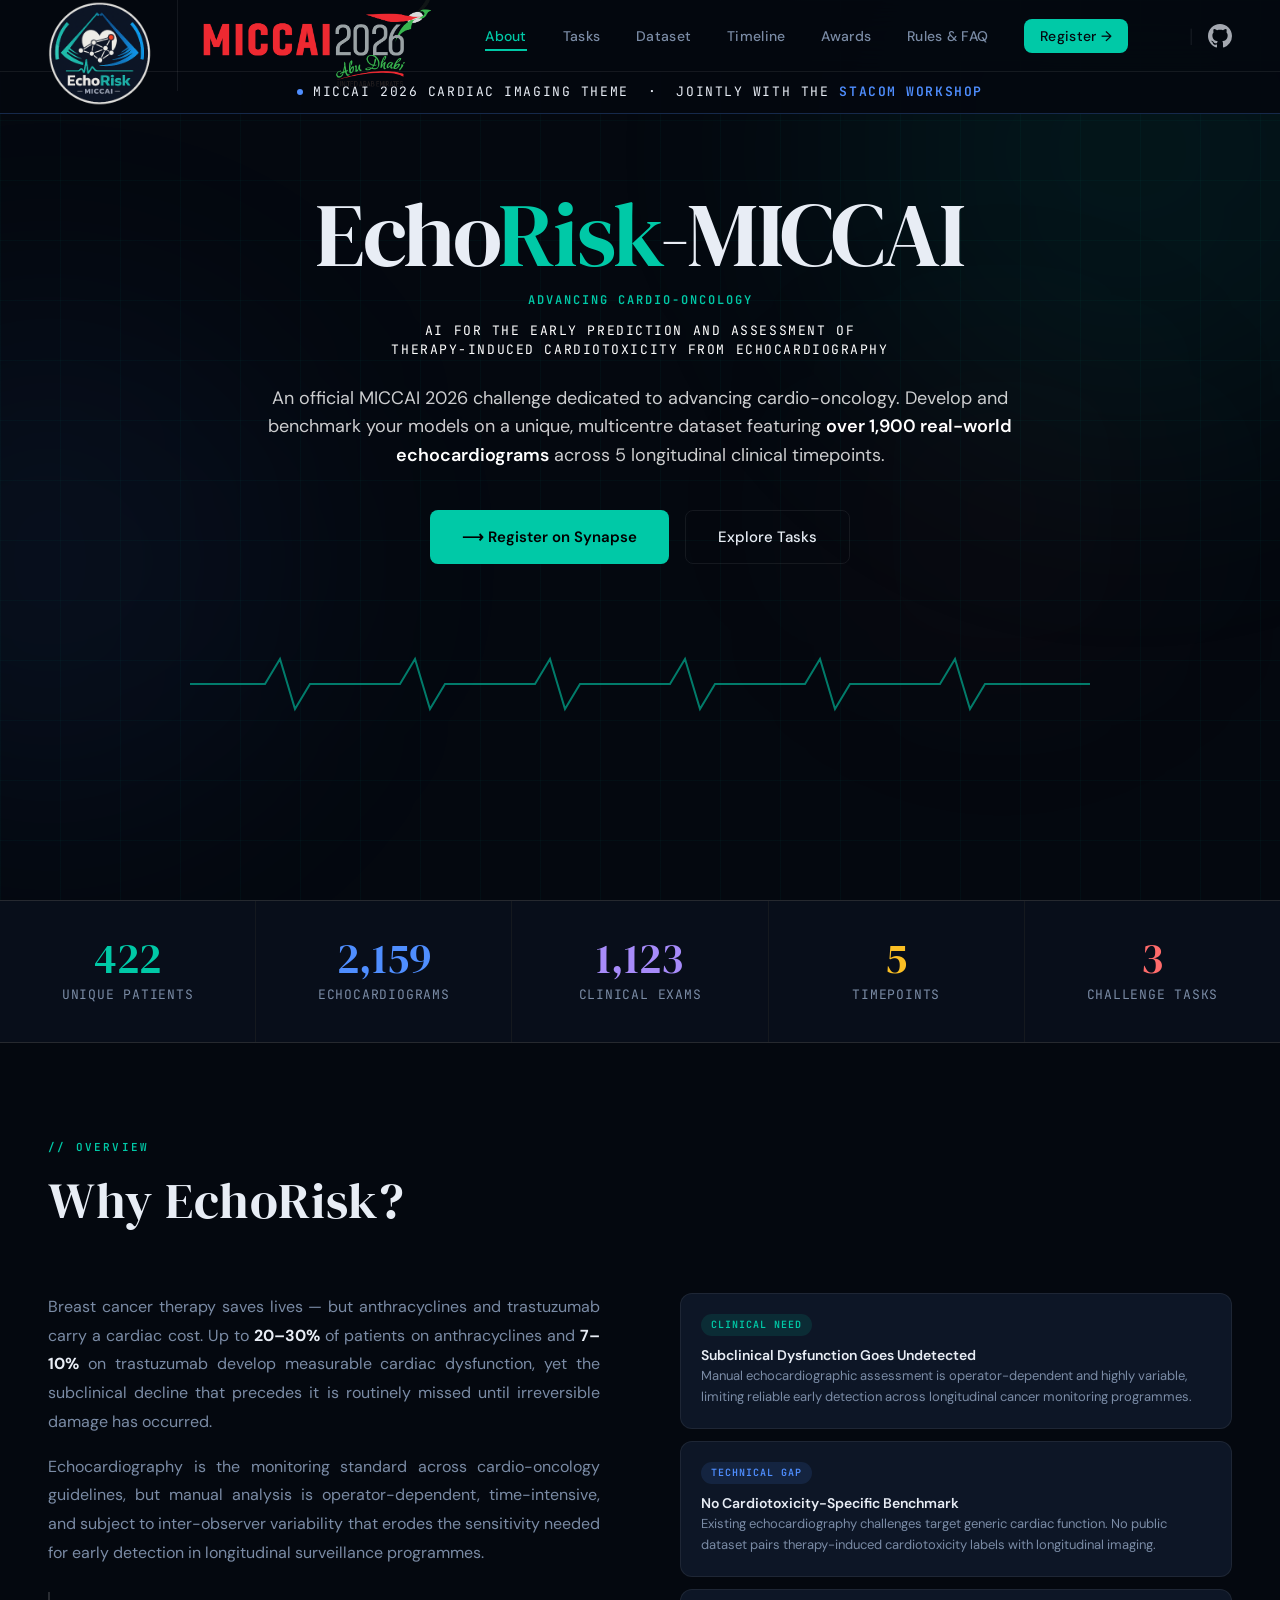
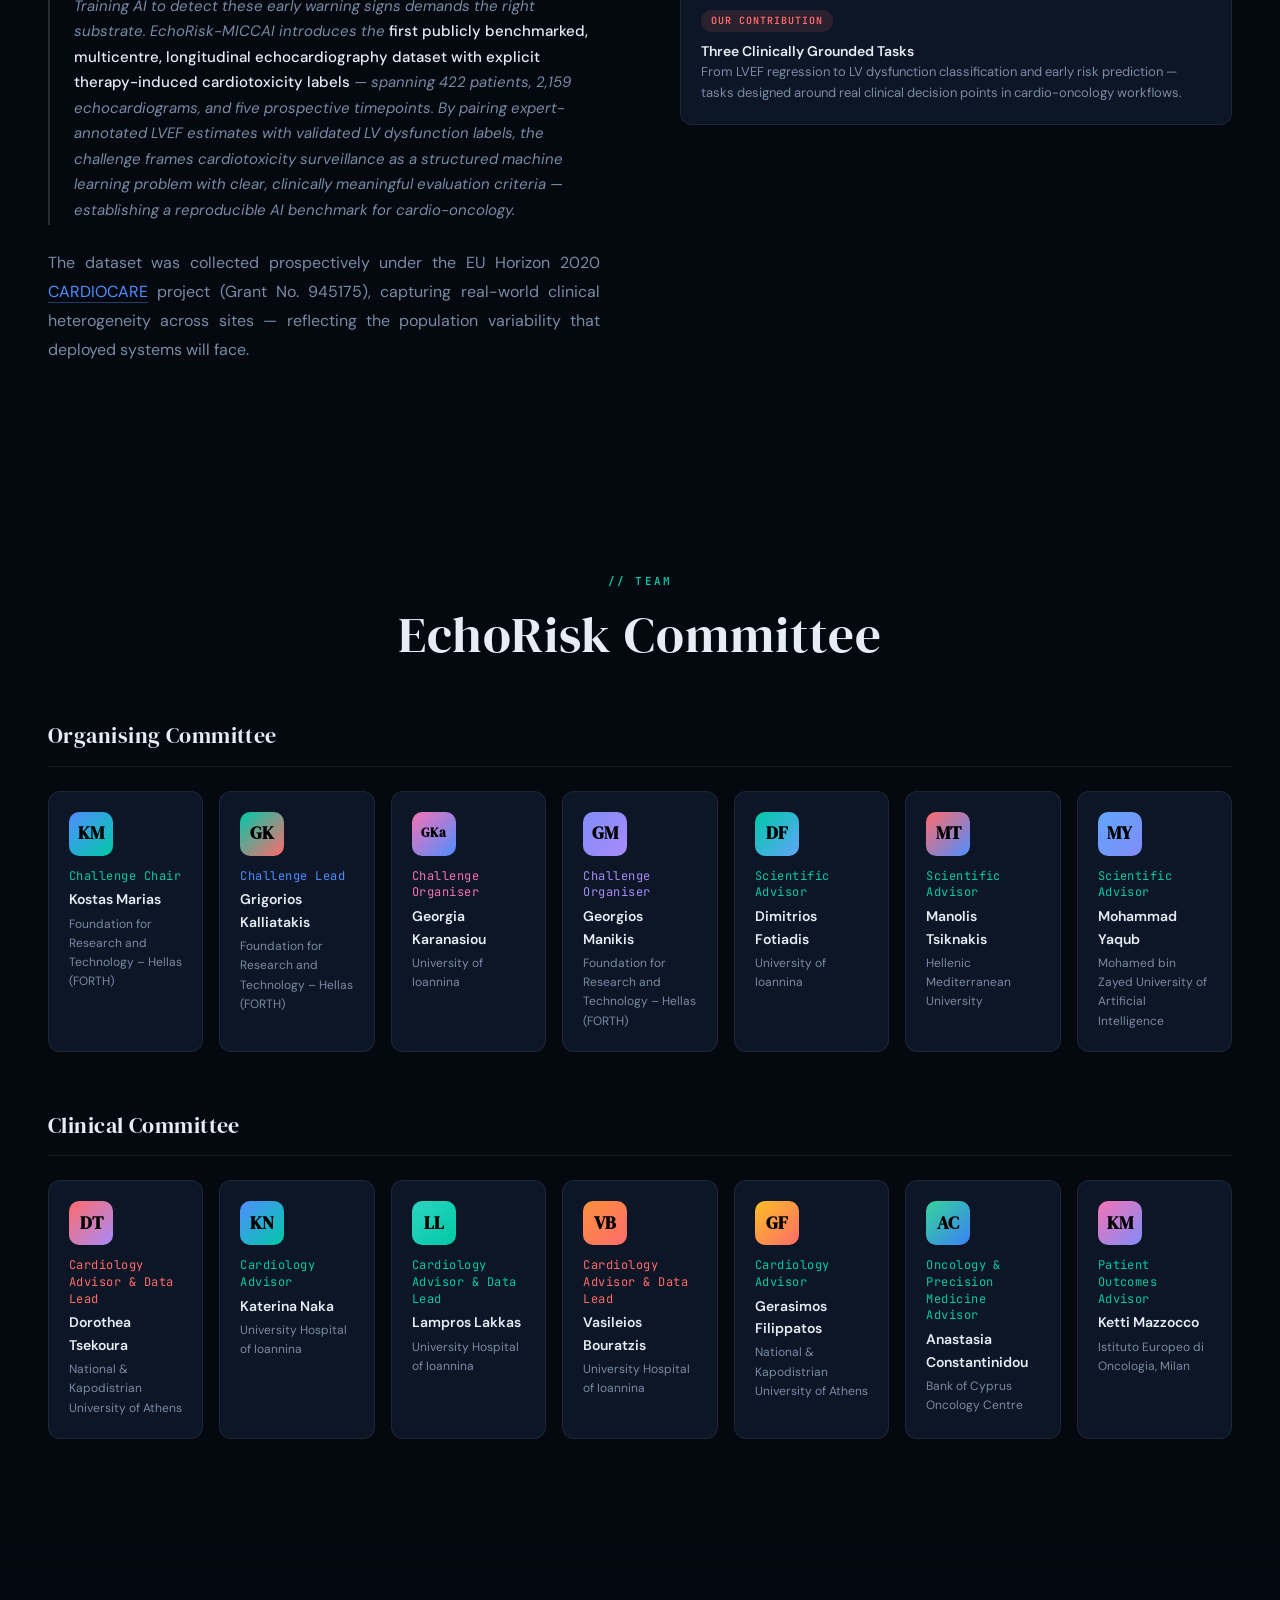
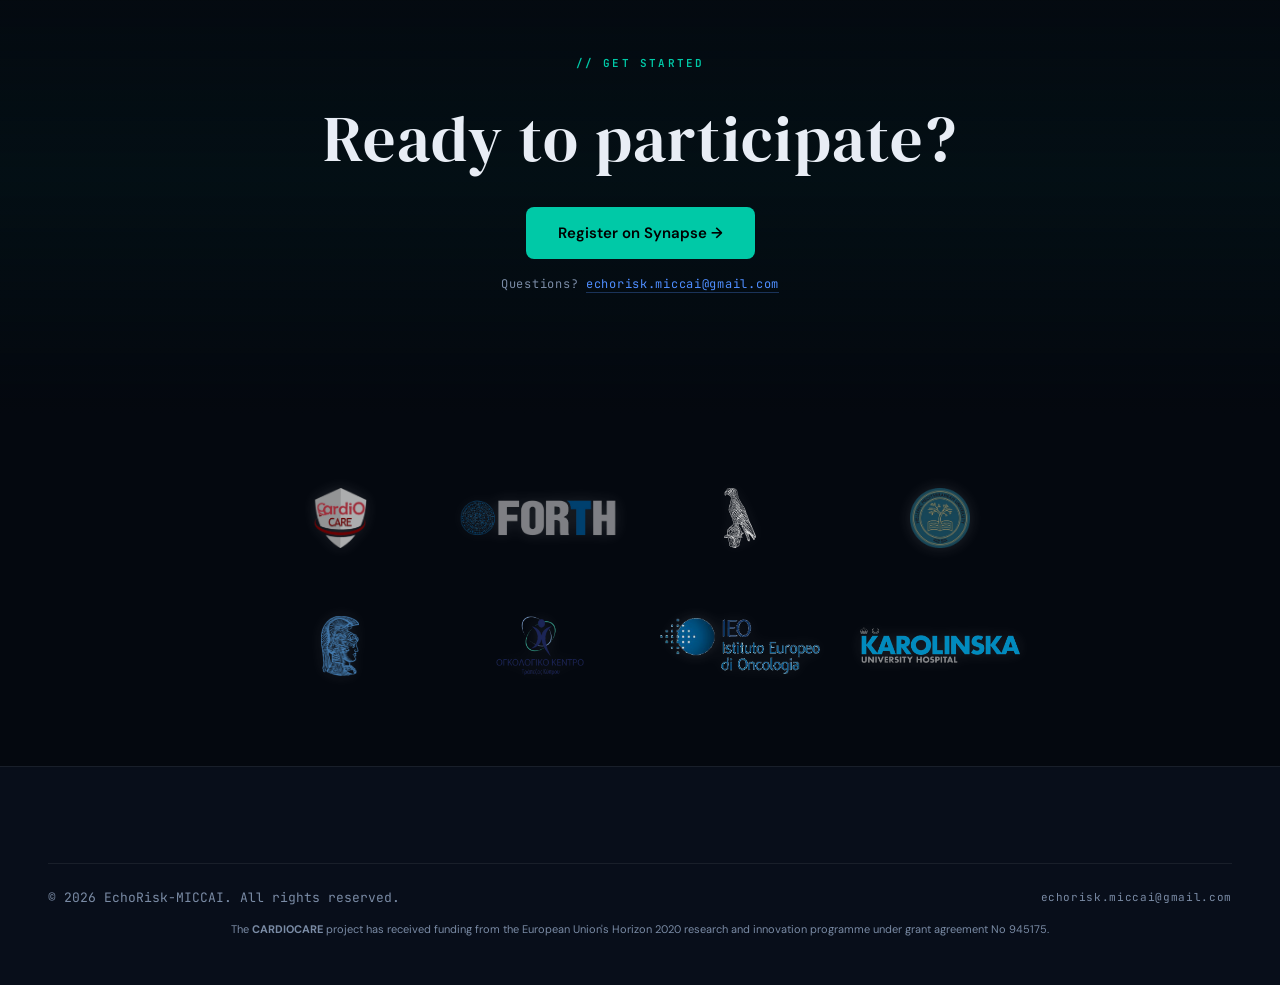
==== commit e1e5968c: "Update dataset numbers" ====
--- a/index.html
+++ b/index.html
@@ -124,15 +124,15 @@
 
 <div class="stats-strip">
     <div class="stat-item">
-        <div class="stat-num green">391</div>
+        <div class="stat-num green">422</div>
         <div class="stat-label">Unique Patients</div>
     </div>
     <div class="stat-item">
-        <div class="stat-num blue">1,950</div>
+        <div class="stat-num blue">2,159</div>
         <div class="stat-label">Echocardiograms</div>
     </div>
     <div class="stat-item">
-        <div class="stat-num purple">1,015</div>
+        <div class="stat-num purple">1,123</div>
         <div class="stat-label">Clinical Exams</div>
     </div>
     <div class="stat-item">
@@ -168,7 +168,7 @@
                     Training AI to detect these early warning signs demands the right substrate.
                     EchoRisk-MICCAI introduces the <strong>first publicly benchmarked, multicentre,
                     longitudinal echocardiography dataset with explicit therapy-induced cardiotoxicity
-                    labels</strong> — spanning 391 patients, 1,950 echocardiograms, and five prospective timepoints.
+                    labels</strong> — spanning 422 patients, 2,159 echocardiograms, and five prospective timepoints.
                     By pairing expert-annotated LVEF estimates with validated LV dysfunction labels, the
                     challenge frames cardiotoxicity surveillance as a structured machine learning problem
                     with clear, clinically meaningful evaluation criteria — establishing a reproducible
@@ -367,6 +367,11 @@
                                                                                  alt="IEO"
                                                                                  class="partner-logo-img"></a>
         </div>
+        <div class="logo-wrapper" data-name="Karolinska University Hospital">
+            <a href="https://www.karolinskahospital.com/" target="_blank" rel="noopener"><img src="assets/logos/karolinska-logo.png"
+                                                                                 alt="KSBC"
+                                                                                 class="partner-logo-img"></a>
+        </div>
     </div>
 </div>
 
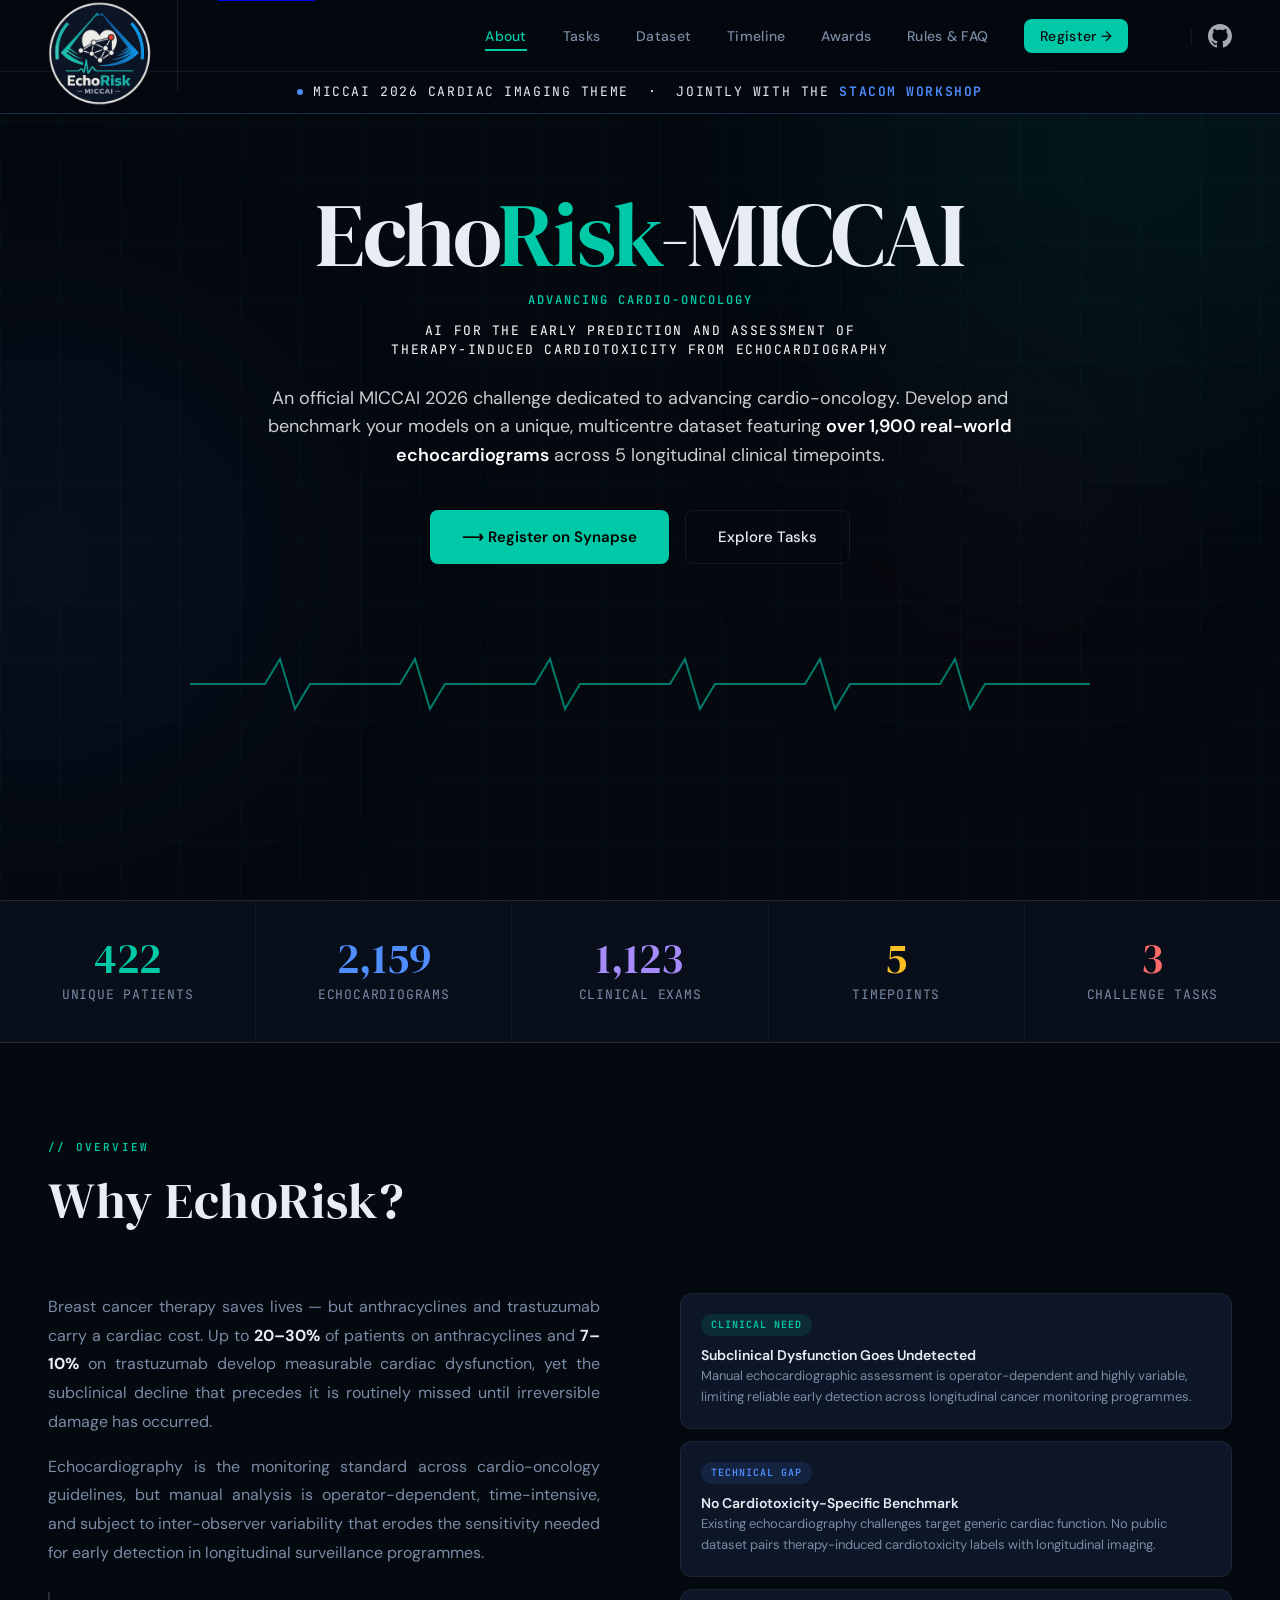
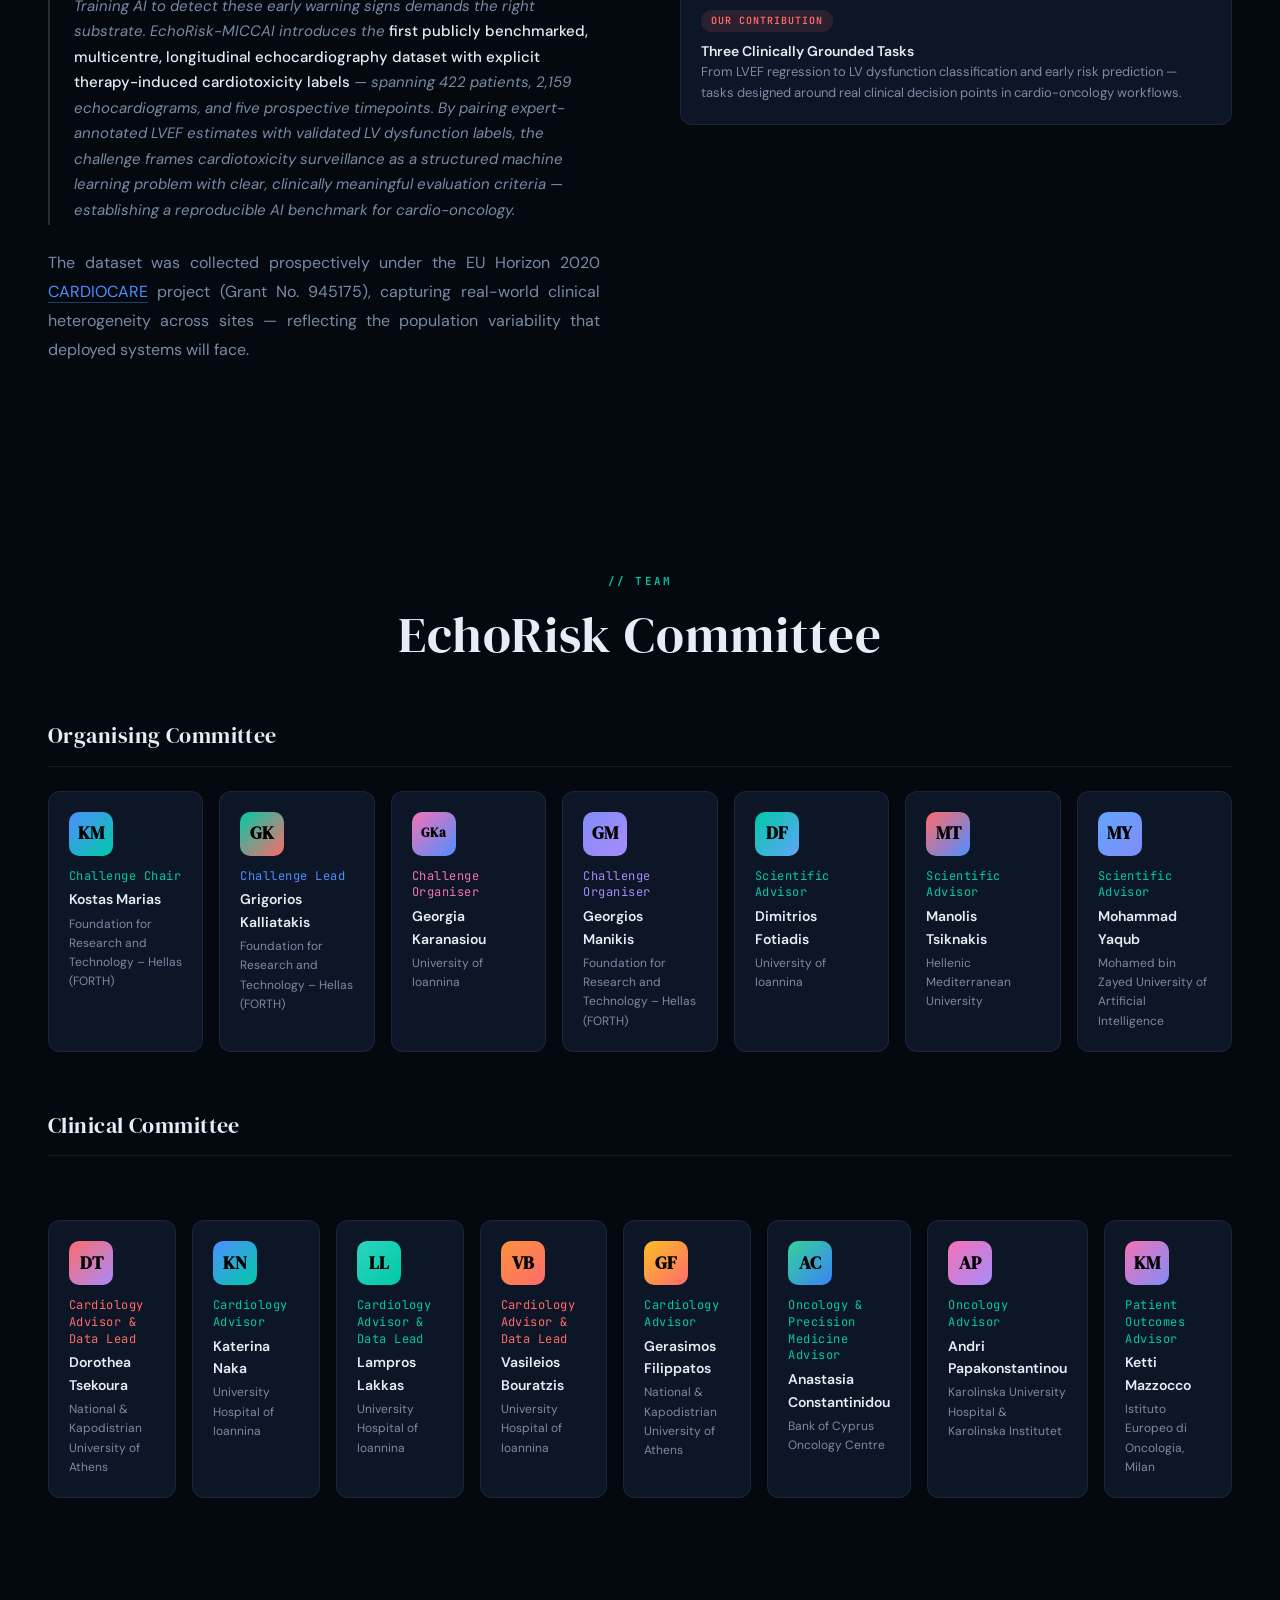
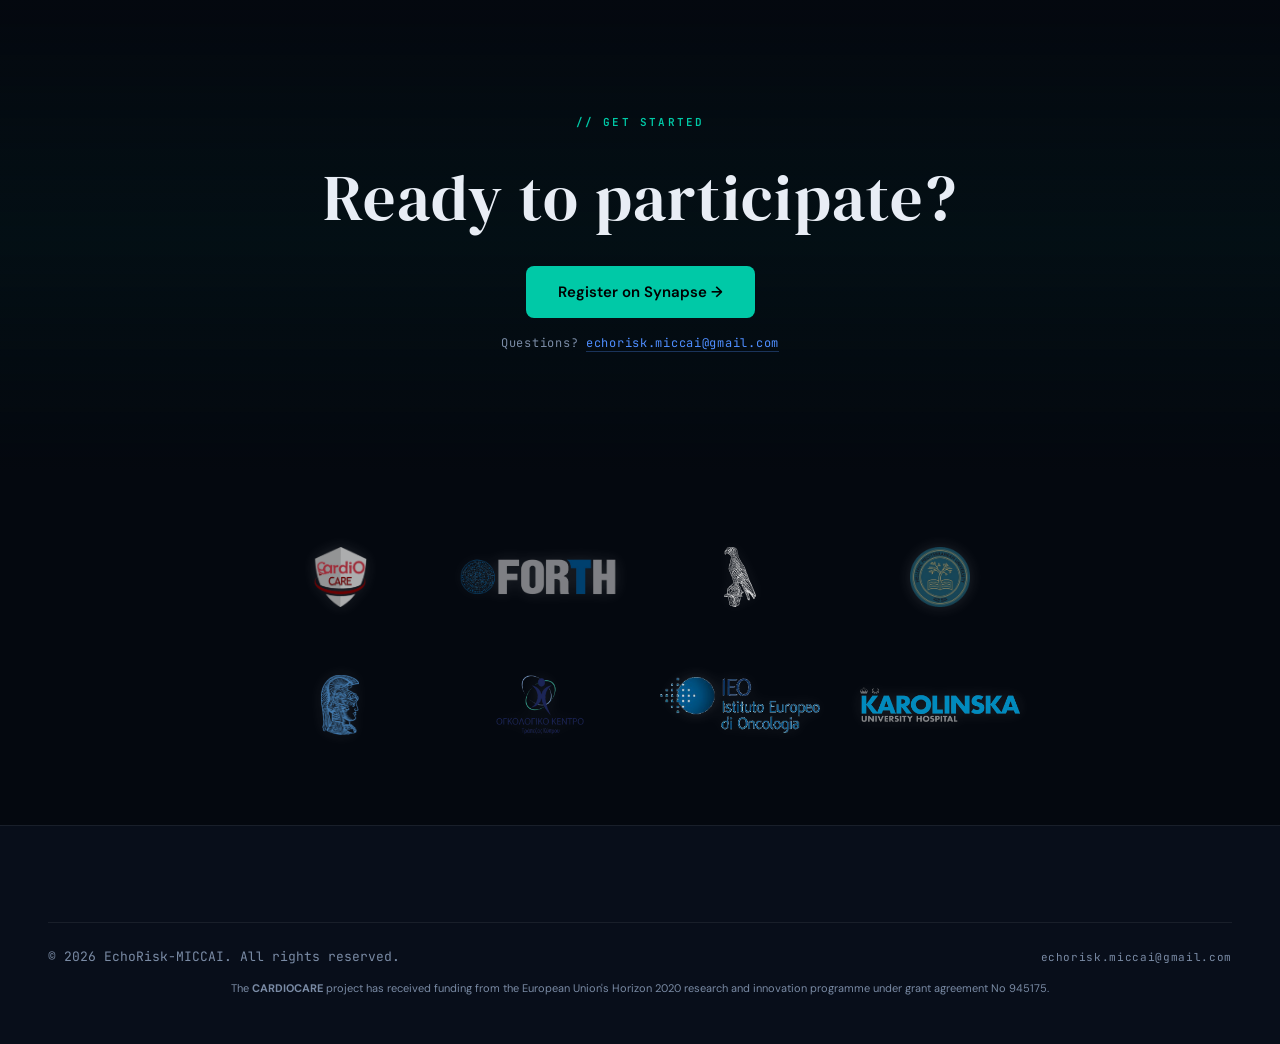
==== commit 15f94c9f: "Add KSBC info" ====
--- a/index.html
+++ b/index.html
@@ -30,7 +30,7 @@
 
         <a href="https://conferences.miccai.org/2026/en/default.asp" target="_blank" rel="noopener noreferrer"
            style="display: flex; align-items: center; border-left: 1px solid var(--border); padding-left: 24px;">
-            <img src="assets/logos/miccai2026-logo.png" alt="MICCAI 2026"
+            <img src="assets/logos/miccai2026-mobile-logo-france.png" alt="MICCAI 2026"
                  style="height: 110px; width: auto; object-fit: contain; display: block; transition: transform 0.2s ease;"
                  onmouseover="this.style.transform='scale(1.02)'" onmouseout="this.style.transform='scale(1)'">
         </a>
@@ -269,7 +269,7 @@
         </div>
 
         <h3 class="committee-heading">Clinical Committee</h3>
-        <div class="org-grid org-grid--7">
+        <div class="org-grid org-grid--8">
             <div class="org-card org-hover-coral">
                 <div class="org-avatar" style="background:linear-gradient(135deg,var(--accent3),#a78bfa);">DT</div>
                 <div class="org-role" style="color:var(--accent3);">Cardiology Advisor &amp; Data Lead</div>
@@ -306,6 +306,12 @@
                 <div class="org-role">Oncology &amp; Precision Medicine Advisor</div>
                 <div class="org-name">Anastasia Constantinidou</div>
                 <div class="org-inst">Bank of Cyprus Oncology Centre</div>
+            </div>
+            <div class="org-card">
+                <div class="org-avatar" style="background:linear-gradient(135deg,#f472b6,#a78bfa)">AP</div>
+                <div class="org-role">Oncology Advisor</div>
+                <div class="org-name">Andri Papakonstantinou</div>
+                <div class="org-inst">Karolinska University Hospital &amp; Karolinska Institutet</div>
             </div>
             <div class="org-card org-hover-purple">
                 <div class="org-avatar" style="background:linear-gradient(135deg,#f472b6,#818cf8);">KM</div>
@@ -368,9 +374,10 @@
                                                                                  class="partner-logo-img"></a>
         </div>
         <div class="logo-wrapper" data-name="Karolinska University Hospital">
-            <a href="https://www.karolinskahospital.com/" target="_blank" rel="noopener"><img src="assets/logos/karolinska-logo.png"
-                                                                                 alt="KSBC"
-                                                                                 class="partner-logo-img"></a>
+            <a href="https://www.karolinskahospital.com/" target="_blank" rel="noopener"><img
+                    src="assets/logos/karolinska-logo.png"
+                    alt="KSBC"
+                    class="partner-logo-img"></a>
         </div>
     </div>
 </div>
--- a/assets/css/echorisk.css
+++ b/assets/css/echorisk.css
@@ -1667,4 +1667,9 @@
     .hero-main-logo {
         height: 70px;
     }
+}
+
+
+.org-grid--8 {
+  grid-template-columns: repeat(8, 1fr);
 }
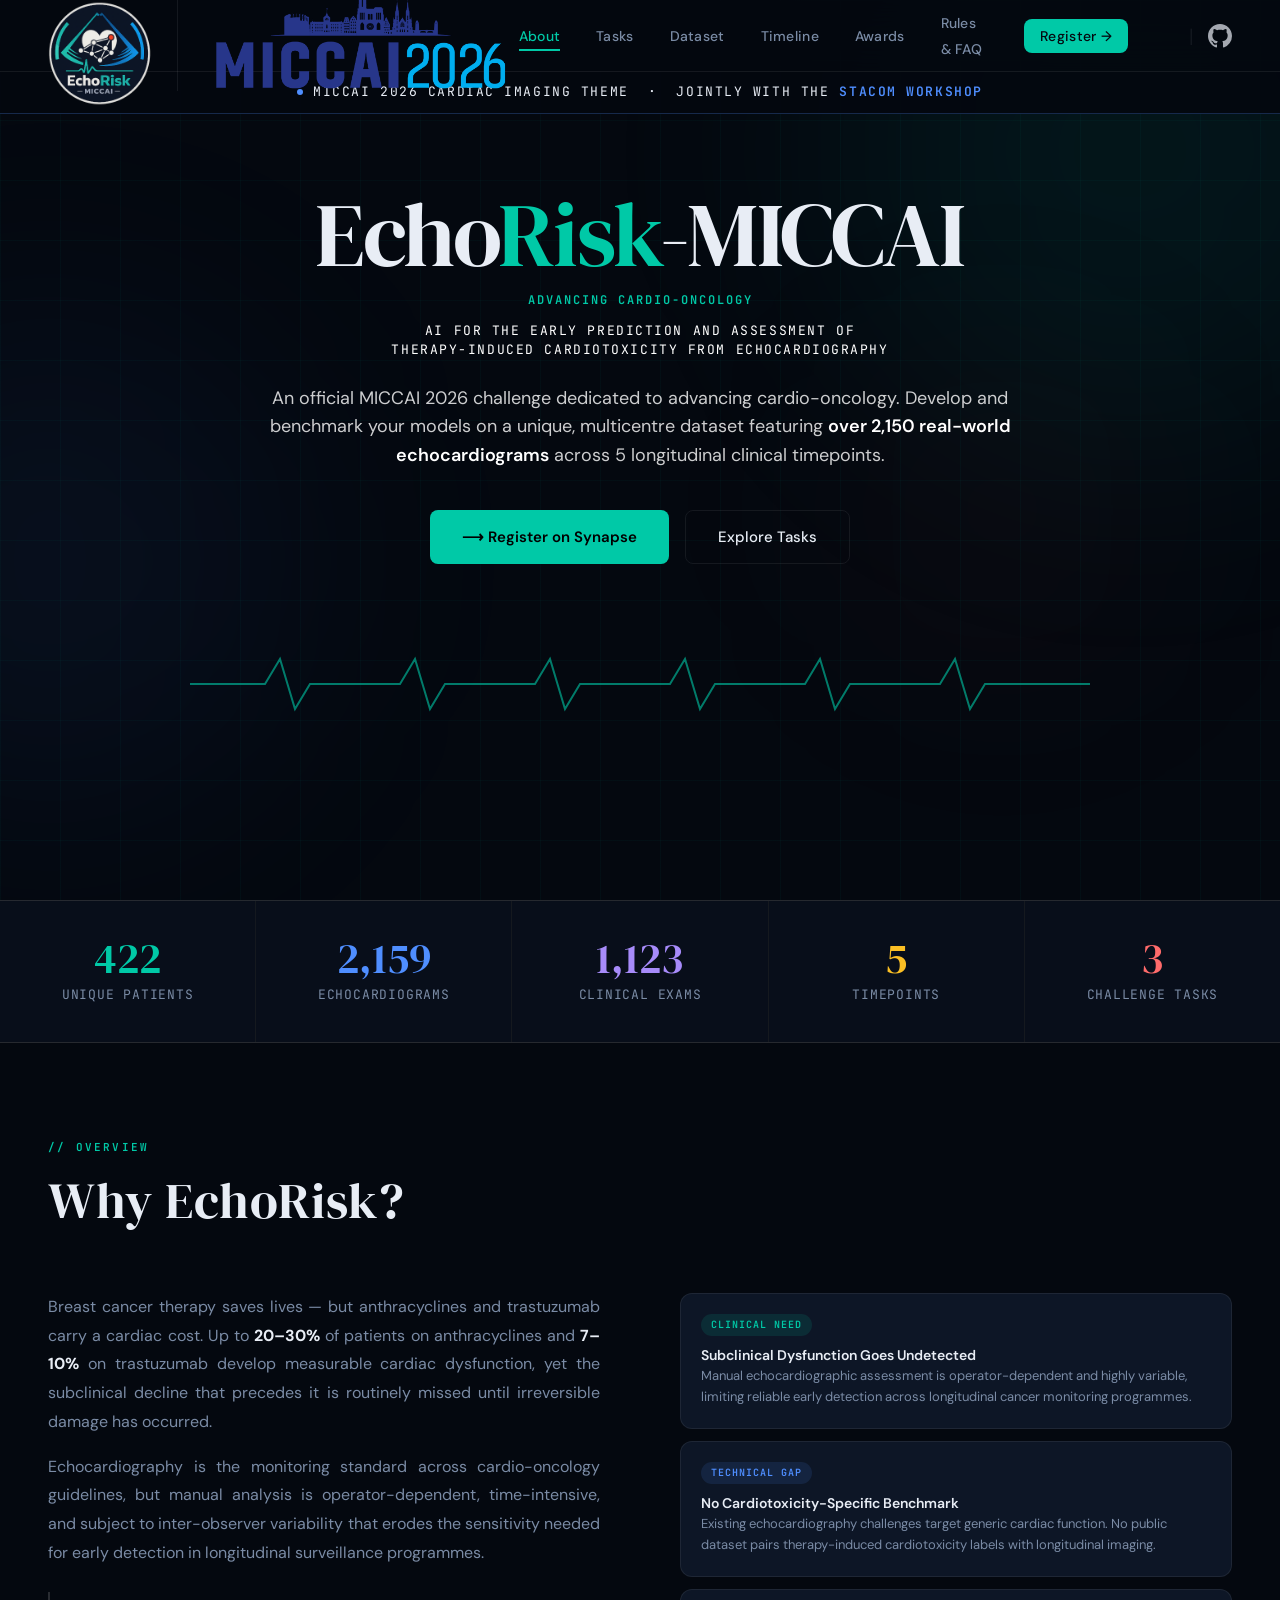
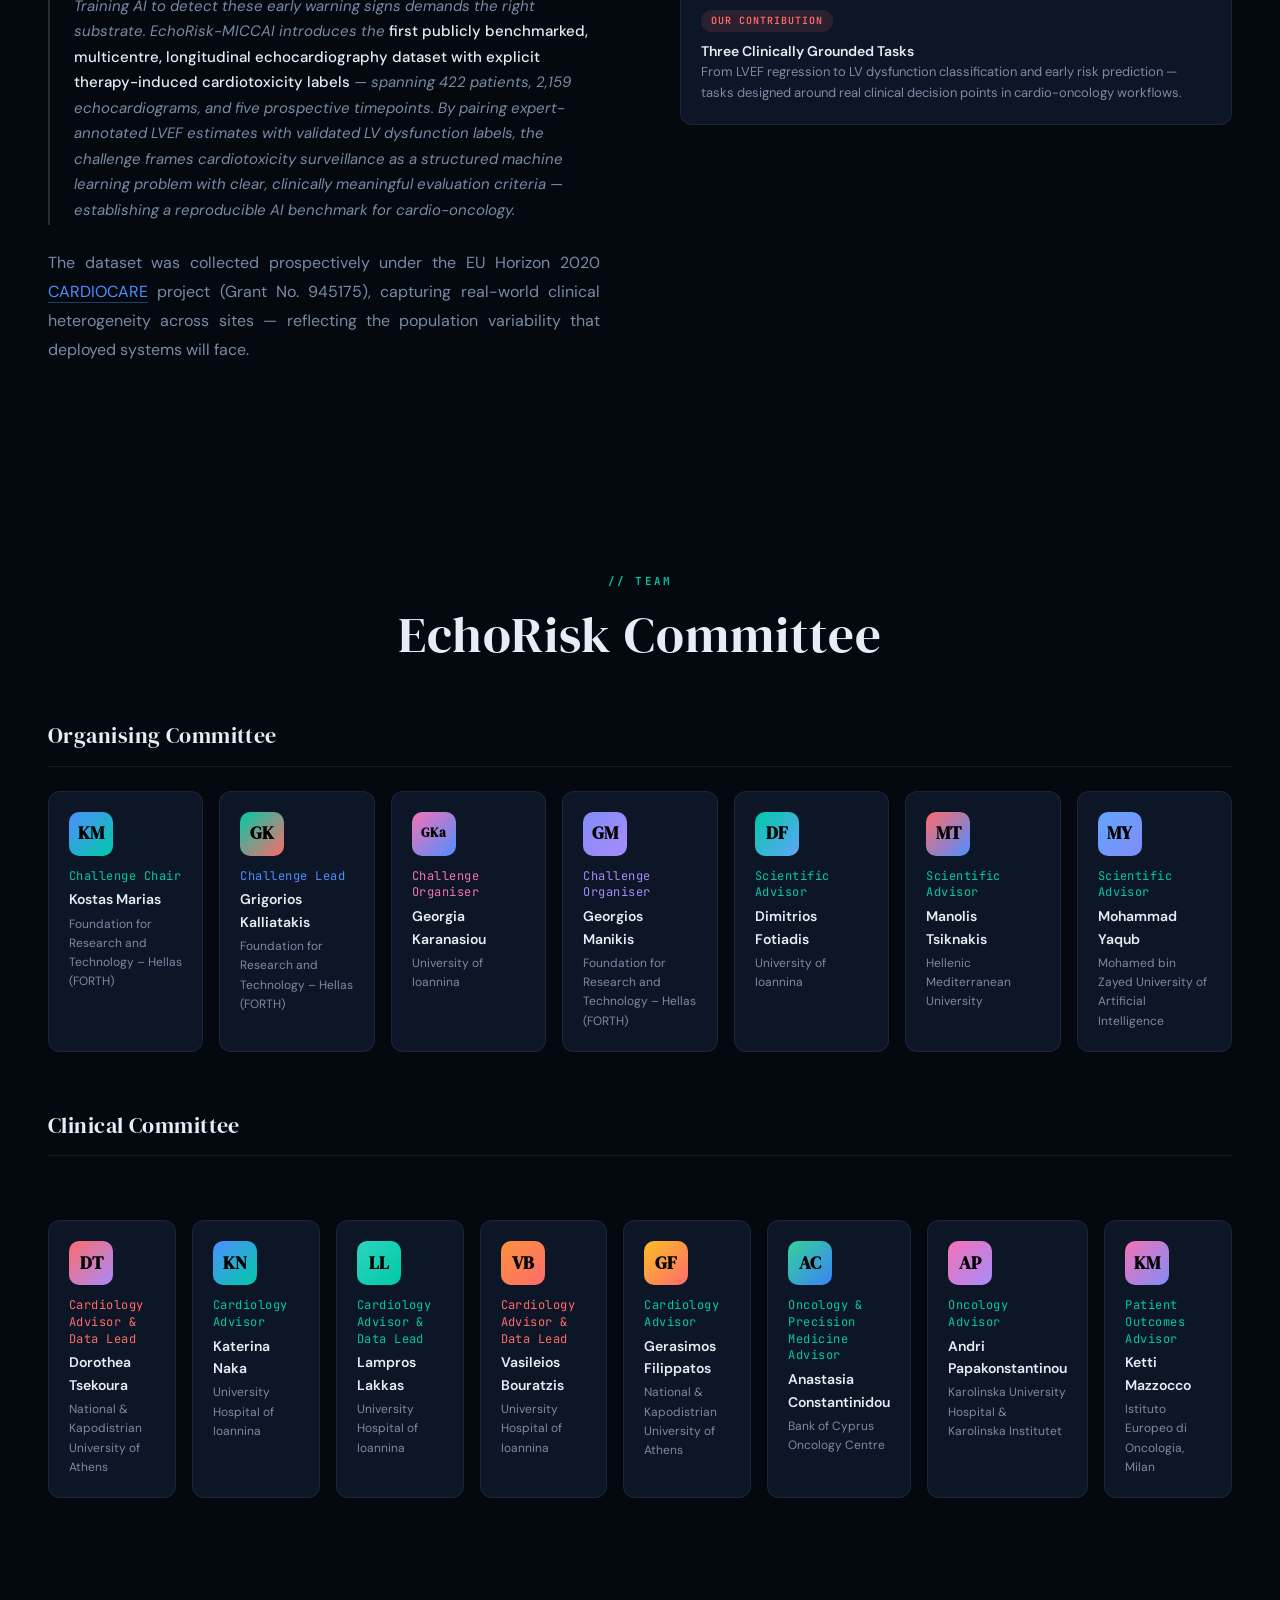
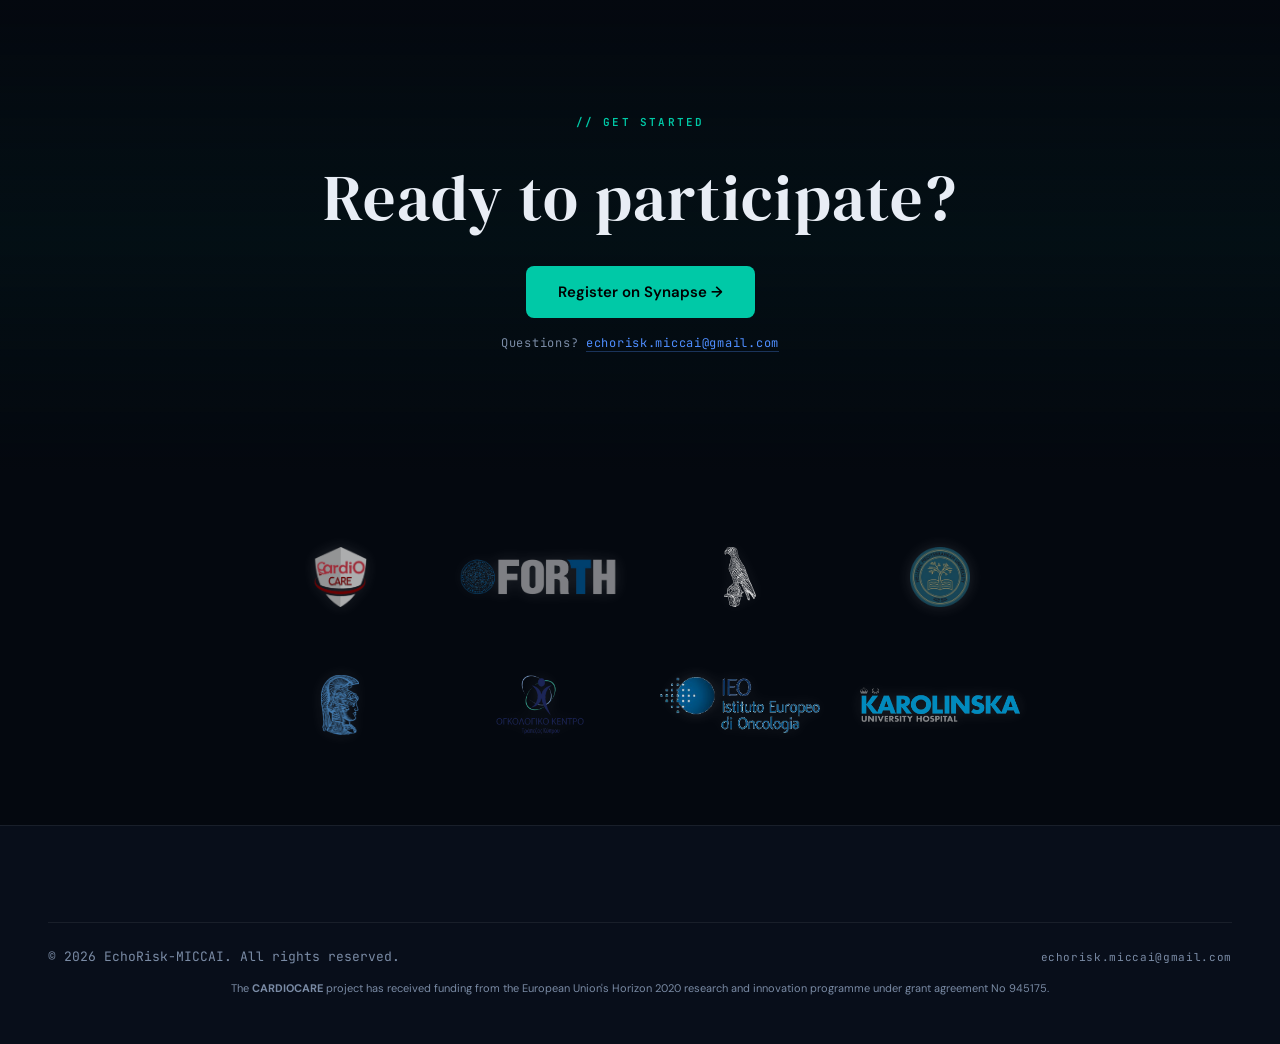
==== commit 6dd7d183: "Correct numbers" ====
--- a/index.html
+++ b/index.html
@@ -99,7 +99,7 @@
     <p class="hero-desc"
        style="color: rgba(255, 255, 255, 0.8); line-height: 1.6; max-width: 750px; margin: 0 auto 40px auto; font-size: 18px;">
         An official MICCAI 2026 challenge dedicated to advancing cardio-oncology. Develop and benchmark your models on a
-        unique, multicentre dataset featuring <strong style="color: #fff; font-weight: 600;">over 1,900 real-world
+        unique, multicentre dataset featuring <strong style="color: #fff; font-weight: 600;">over 2,150 real-world
         echocardiograms</strong> across 5 longitudinal clinical timepoints.
     </p>
 
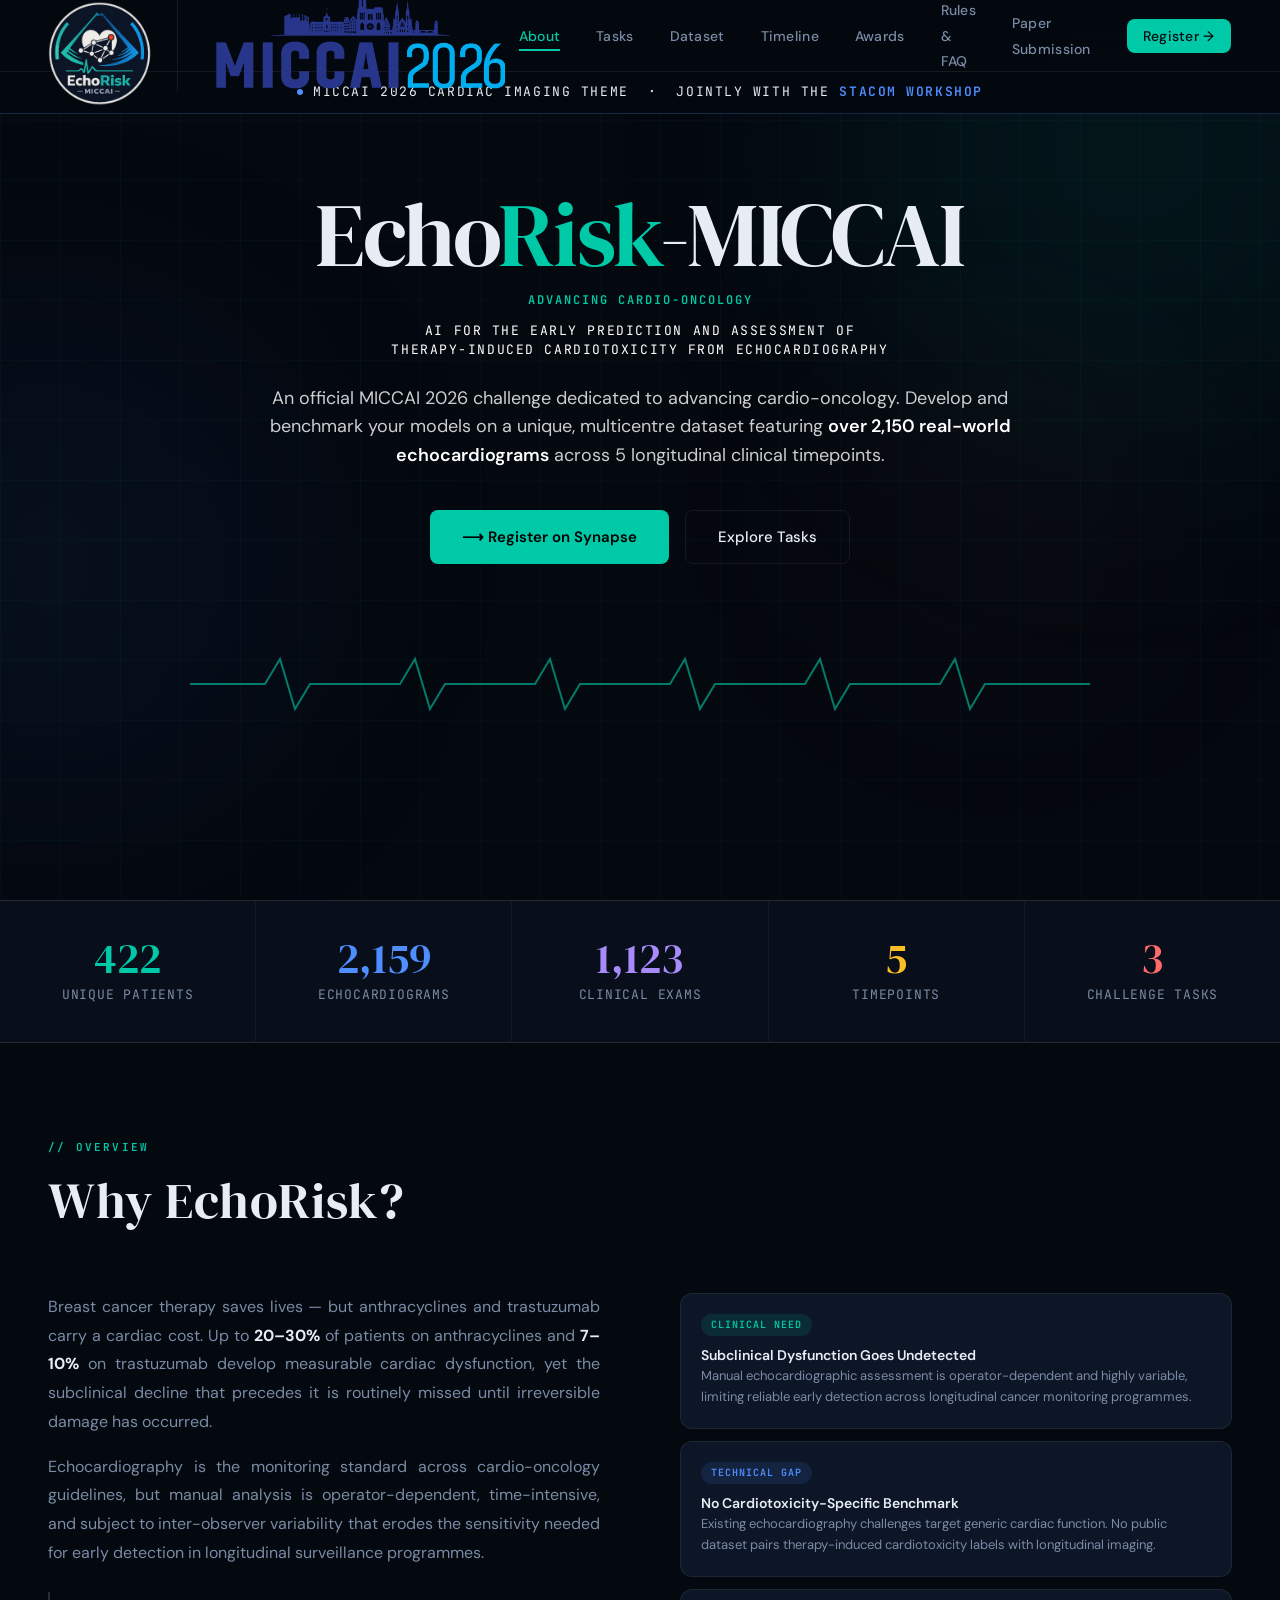
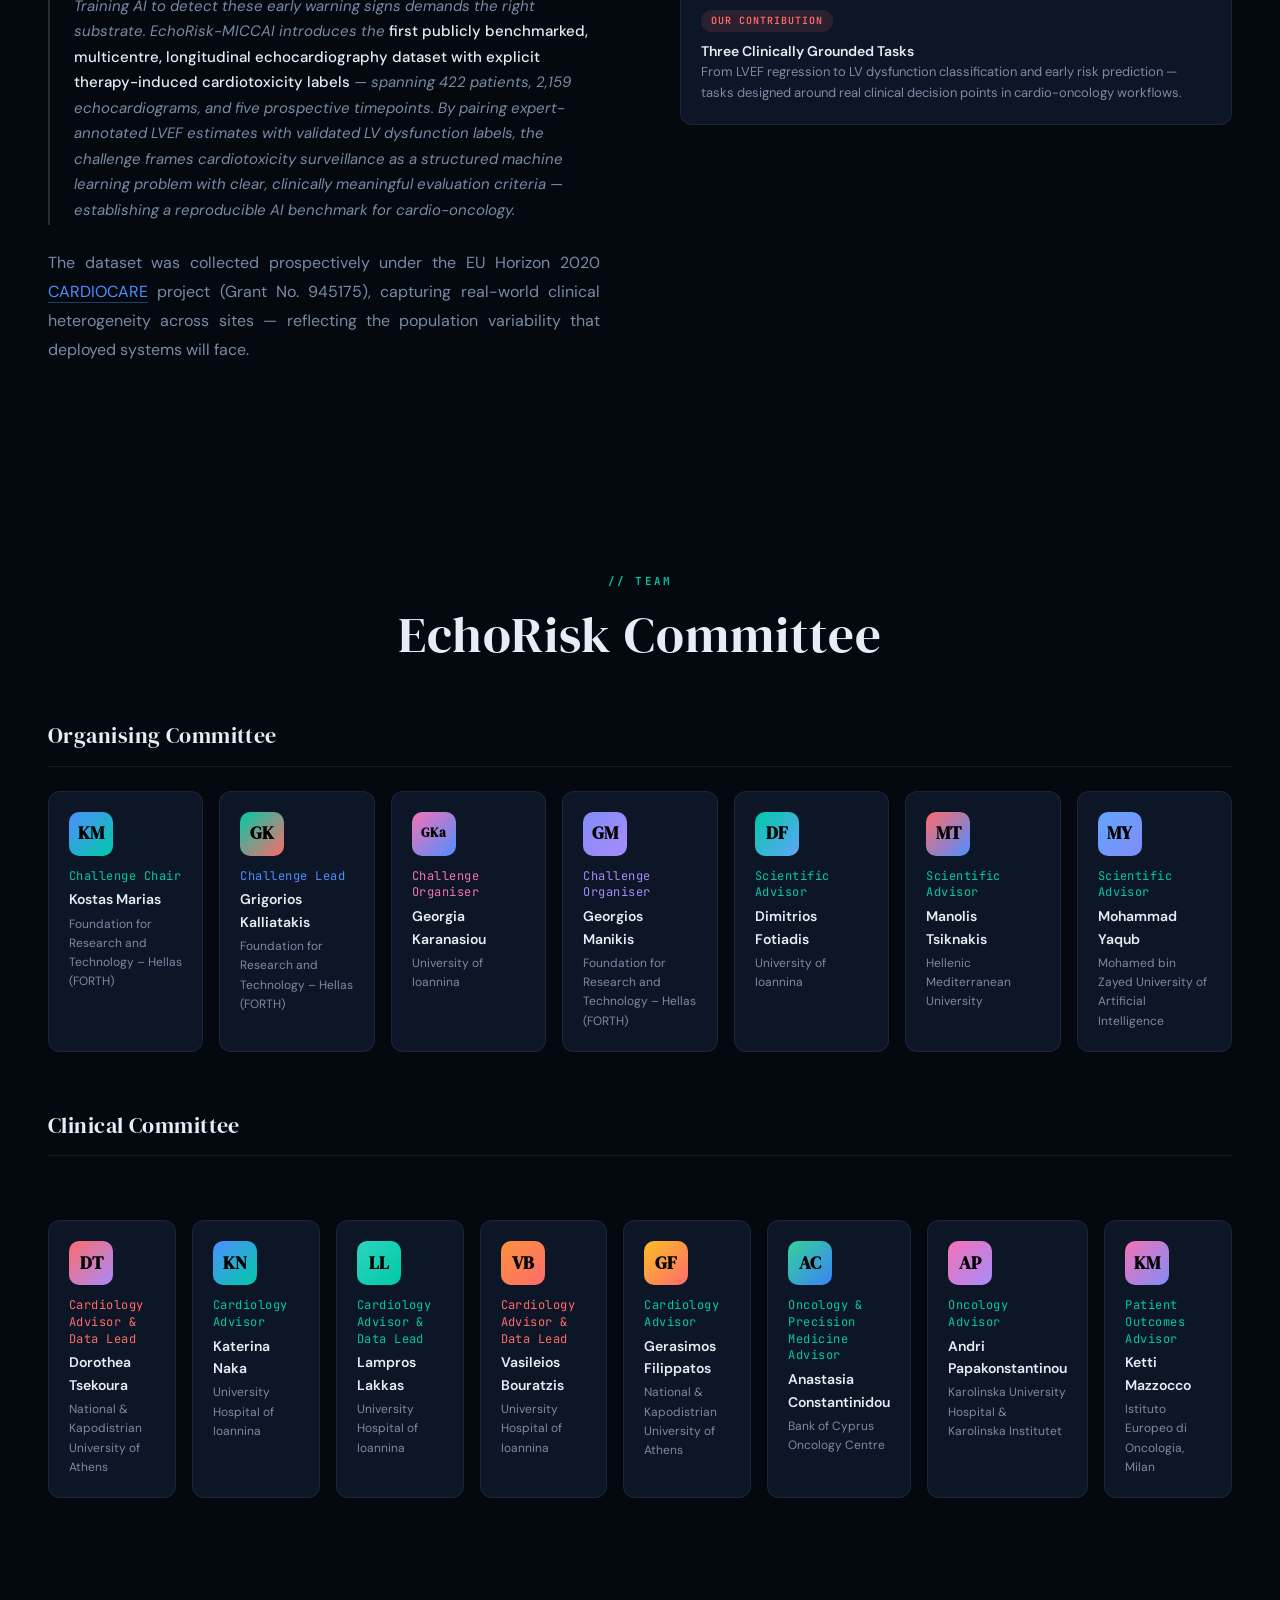
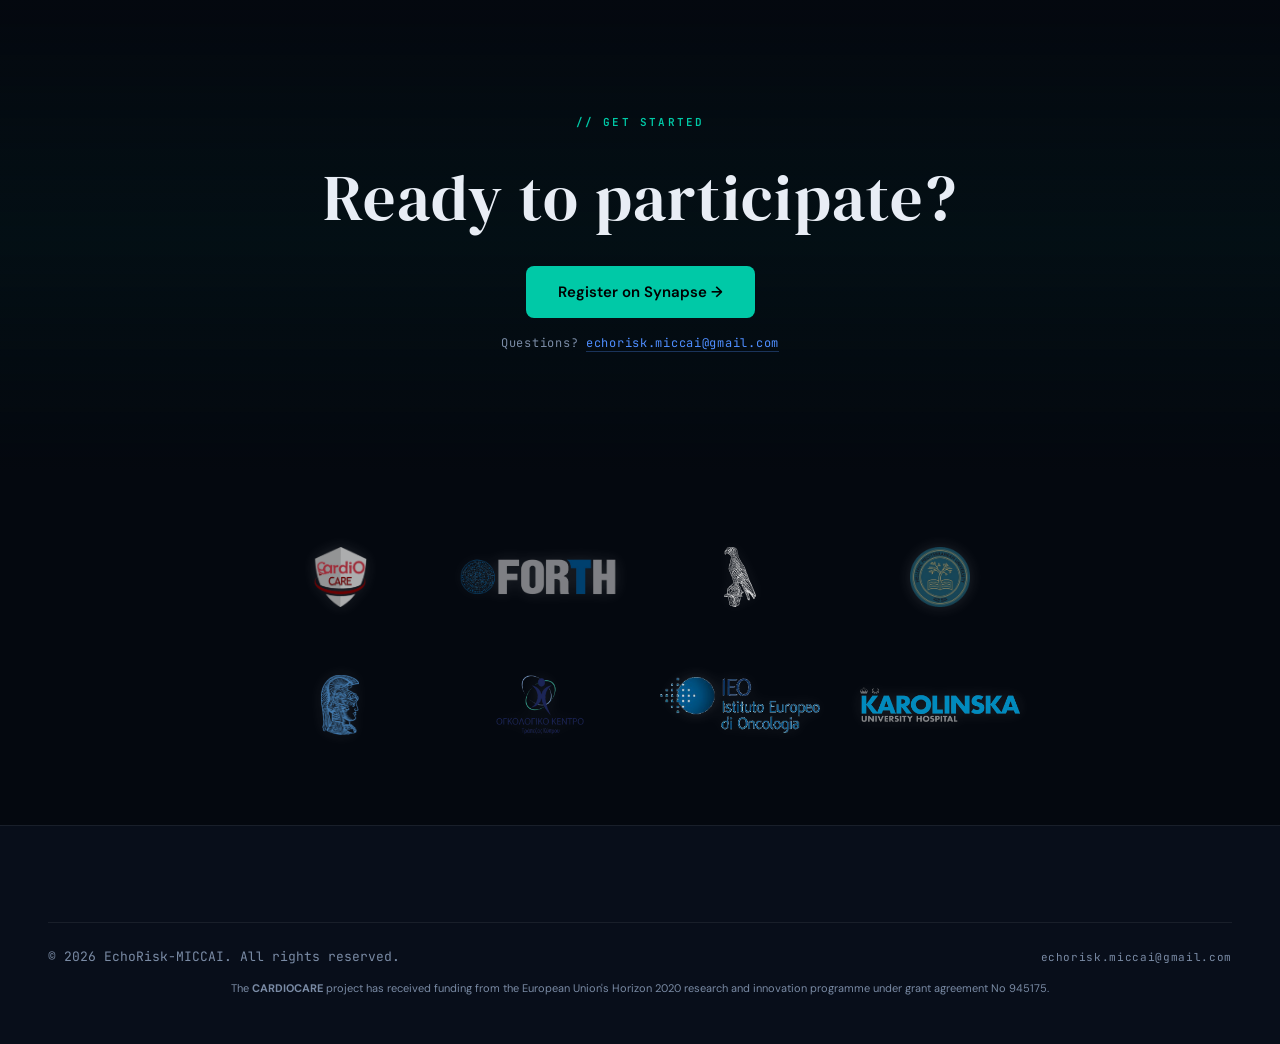
==== commit 169583d8: "Update dates, add paper submission" ====
--- a/index.html
+++ b/index.html
@@ -51,6 +51,7 @@
         <li><a href="timeline.html">Timeline</a></li>
         <li><a href="awards.html">Awards</a></li>
         <li><a href="rules.html">Rules & FAQ</a></li>
+        <li><a href="papers.html">Paper Submission</a></li>
         <li><a href="https://www.synapse.org/Synapse:syn72001386" class="nav-cta" target="_blank">Register →</a></li>
         <li style="display: flex; align-items: center; margin-left: 10px;">
             <span style="color: var(--border); margin: 0 15px; font-weight: 300; font-size: 20px;">|</span>
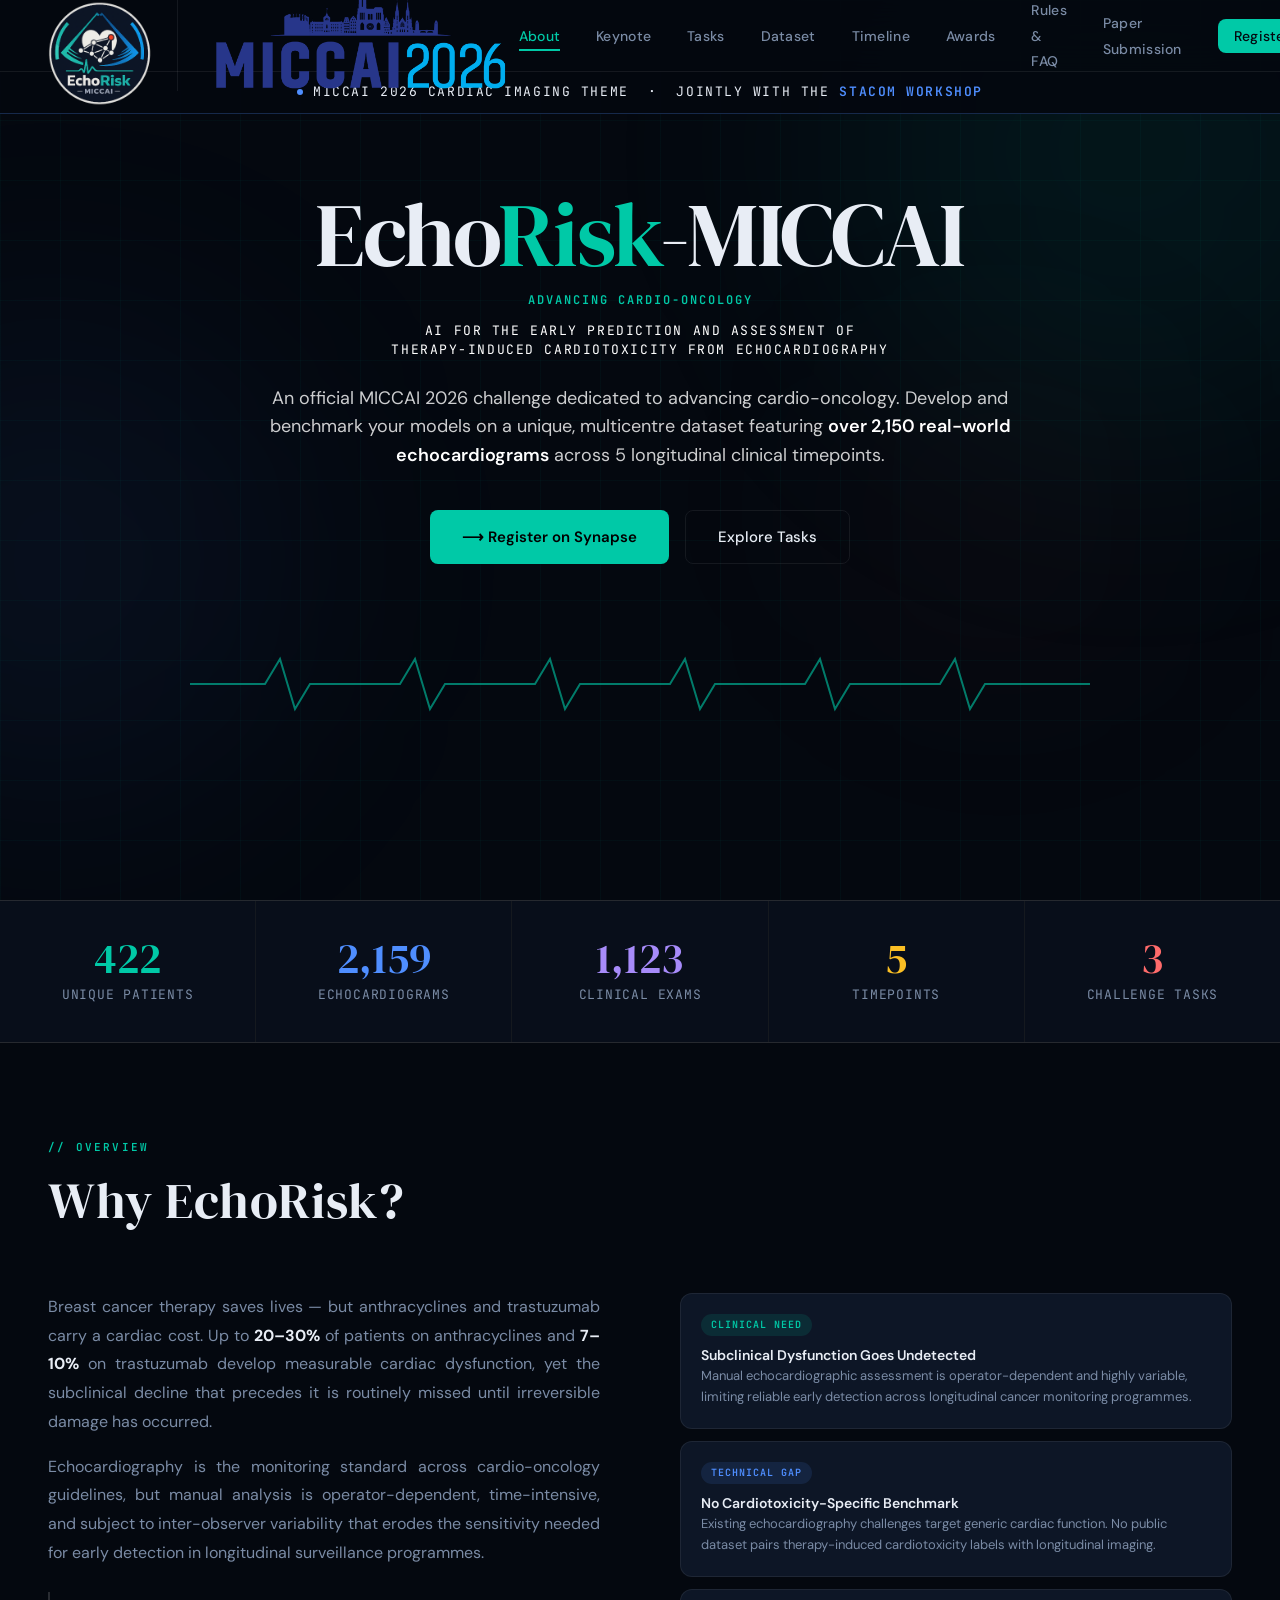
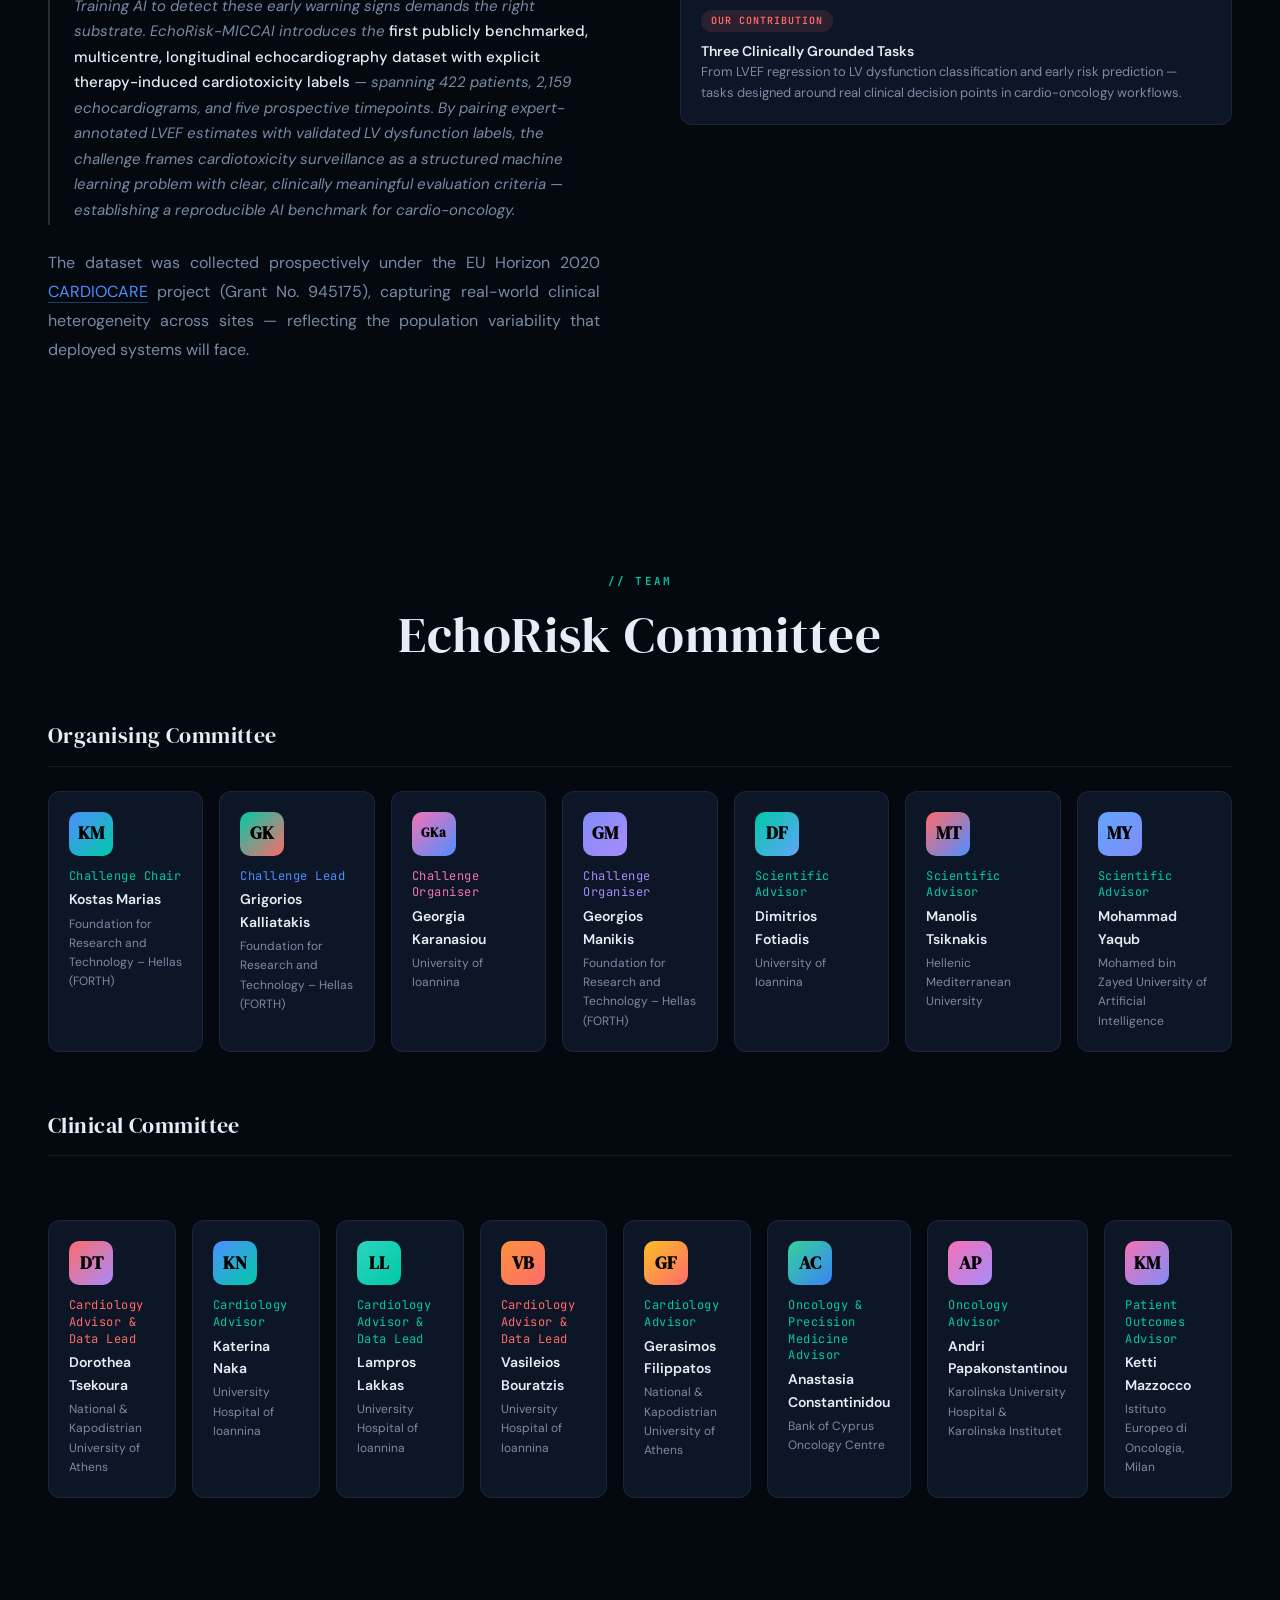
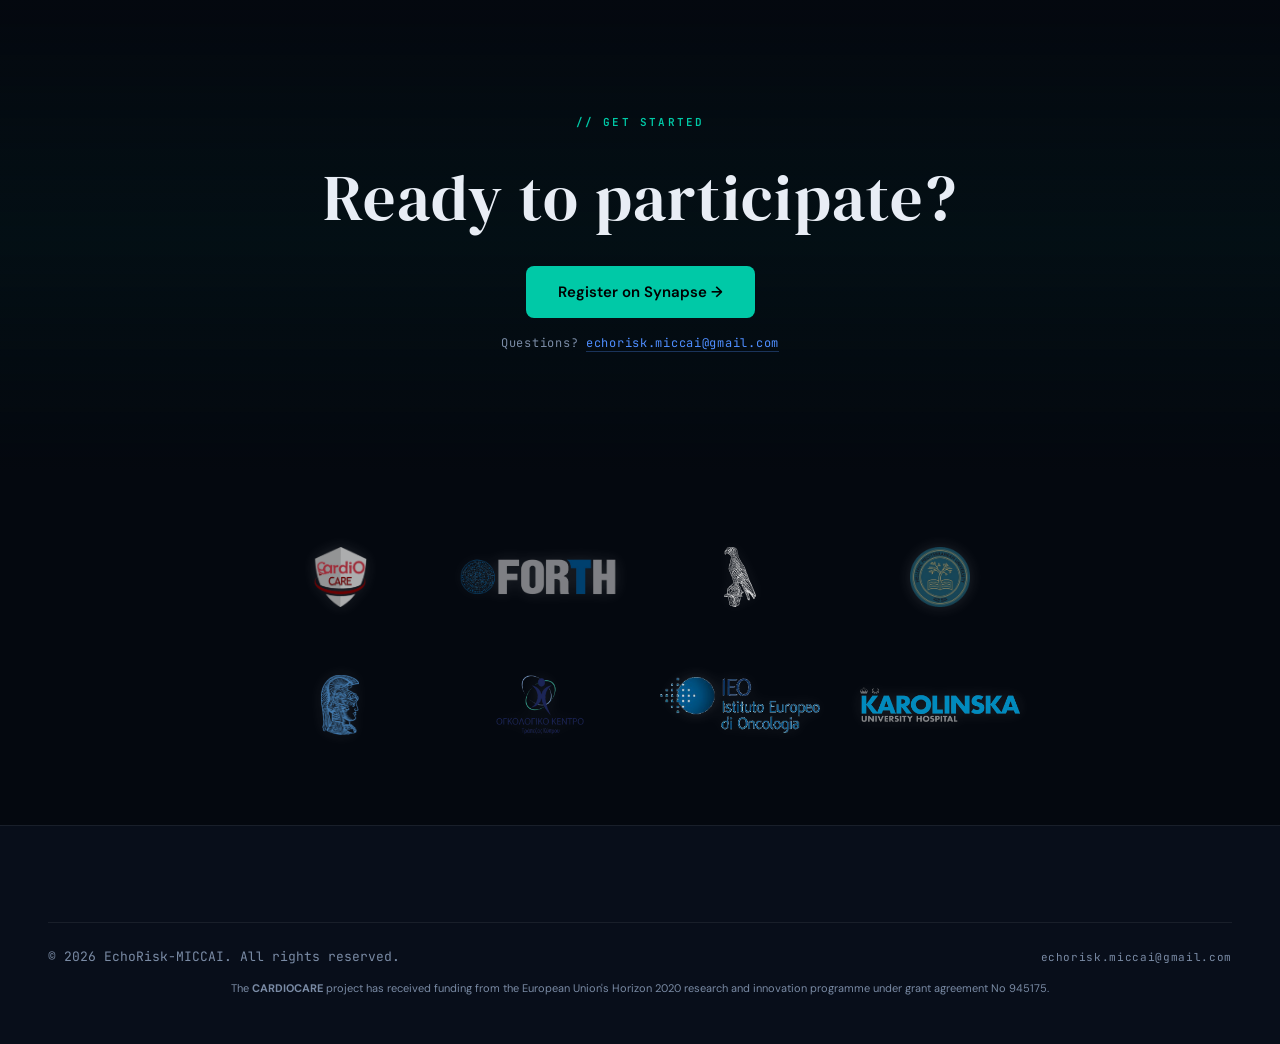
==== commit 3ab99aa1: "Add keynote page" ====
--- a/index.html
+++ b/index.html
@@ -46,6 +46,7 @@
 
     <ul class="nav-links">
         <li><a href="index.html" class="active">About</a></li>
+        <li><a href="keynote.html">Keynote</a></li>
         <li><a href="tasks.html">Tasks</a></li>
         <li><a href="dataset.html">Dataset</a></li>
         <li><a href="timeline.html">Timeline</a></li>
--- a/assets/css/echorisk.css
+++ b/assets/css/echorisk.css
@@ -1672,4 +1672,429 @@
 
 .org-grid--8 {
   grid-template-columns: repeat(8, 1fr);
+}
+
+/* ═══════════════════════════════════════════════
+   KEYNOTE PAGE
+   ═══════════════════════════════════════════════ */
+
+/* ── Page hero ── */
+.keynote-hero {
+    padding: 120px 0 64px;
+    text-align: center;
+    position: relative;
+    z-index: 1;
+}
+
+.keynote-hero .section-label {
+    text-align: center;
+    margin-bottom: 16px;
+}
+
+.keynote-hero-title {
+    font-family: var(--heading-font);
+    font-size: clamp(2rem, 5vw, 3.2rem);
+    font-style: normal;
+    line-height: 1.15;
+    color: var(--text);
+    margin: 0 auto 0 auto;
+    max-width: 820px;
+}
+
+.keynote-hero-title span {
+    color: var(--accent3);
+}
+
+.keynote-divider {
+    width: 48px;
+    height: 3px;
+    background: linear-gradient(90deg, var(--accent), var(--accent2));
+    border-radius: 2px;
+    margin: 24px auto 0;
+}
+
+/* ── Main content wrapper ── */
+.keynote-page {
+    padding: 0 0 100px;
+    position: relative;
+    z-index: 1;
+}
+
+/* ── Speaker identity block ── */
+.speaker-identity {
+    display: flex;
+    align-items: center;
+    gap: 40px;
+    background: rgba(255, 255, 255, 0.02);
+    border: 1px solid var(--border);
+    border-radius: 16px;
+    padding: 40px;
+    margin-bottom: 32px;
+    position: relative;
+    overflow: hidden;
+}
+
+.speaker-identity::before {
+    content: '';
+    position: absolute;
+    left: 0;
+    top: 0;
+    bottom: 0;
+    width: 4px;
+    background: linear-gradient(180deg, var(--accent3), var(--accent2));
+    border-radius: 16px 0 0 16px;
+}
+
+/* Circular photo with gradient ring */
+.speaker-photo-ring {
+    width: 160px;
+    height: 160px;
+    border-radius: 50%;
+    padding: 3px;
+    background: linear-gradient(135deg, var(--accent3), var(--accent2));
+    flex-shrink: 0;
+}
+
+.speaker-photo-ring img {
+    width: 100%;
+    height: 100%;
+    border-radius: 50%;
+    object-fit: cover;
+    object-position: top center;
+    display: block;
+    background: #0d1117;
+}
+
+.speaker-meta {
+    display: flex;
+    flex-direction: column;
+    gap: 6px;
+}
+
+.speaker-tag {
+    font-family: var(--mono-font);
+    font-size: 10px;
+    font-weight: 600;
+    letter-spacing: 0.14em;
+    text-transform: uppercase;
+    color: var(--accent3);
+    margin-bottom: 4px;
+}
+
+.speaker-name {
+    font-family: var(--heading-font);
+    font-size: 2rem;
+    color: var(--text);
+    line-height: 1.1;
+}
+
+.speaker-creds {
+    font-family: var(--mono-font);
+    font-size: 12px;
+    letter-spacing: 0.06em;
+    color: var(--accent2);
+}
+
+.speaker-role {
+    font-size: 15px;
+    color: var(--muted);
+    line-height: 1.5;
+    margin-top: 4px;
+}
+
+.speaker-inst {
+    font-size: 13px;
+    color: var(--muted);
+    opacity: 0.7;
+    line-height: 1.5;
+}
+
+/* ── Talk title card ── */
+.talk-title-card {
+    background: rgba(251, 146, 60, 0.06);
+    border: 1px solid rgba(251, 146, 60, 0.22);
+    border-radius: 12px;
+    padding: 28px 32px;
+    margin-bottom: 32px;
+    display: flex;
+    align-items: flex-start;
+    gap: 20px;
+}
+
+.talk-title-icon {
+    flex-shrink: 0;
+    width: 40px;
+    height: 40px;
+    border-radius: 10px;
+    background: rgba(251, 146, 60, 0.15);
+    display: flex;
+    align-items: center;
+    justify-content: center;
+    margin-top: 2px;
+}
+
+.talk-title-icon svg {
+    width: 20px;
+    height: 20px;
+    stroke: var(--accent3);
+    fill: none;
+    stroke-width: 1.8;
+    stroke-linecap: round;
+    stroke-linejoin: round;
+}
+
+.talk-title-label {
+    font-family: var(--mono-font);
+    font-size: 10px;
+    font-weight: 600;
+    letter-spacing: 0.14em;
+    text-transform: uppercase;
+    color: var(--accent3);
+    margin-bottom: 8px;
+}
+
+.talk-title-text {
+    font-family: var(--heading-font);
+    font-size: 1.35rem;
+    color: var(--text);
+    line-height: 1.4;
+    font-style: normal;
+}
+
+/* ── Content grid ── */
+.keynote-content-grid {
+    display: grid;
+    grid-template-columns: 1fr 300px;
+    gap: 32px;
+    align-items: start;
+}
+
+/* ── Content blocks (abstract, objectives) ── */
+.content-block {
+    background: rgba(255, 255, 255, 0.02);
+    border: 1px solid var(--border);
+    border-radius: 12px;
+    padding: 32px;
+    margin-bottom: 24px;
+}
+
+.content-block-label {
+    font-family: var(--mono-font);
+    font-size: 10px;
+    font-weight: 600;
+    letter-spacing: 0.14em;
+    text-transform: uppercase;
+    color: var(--accent2);
+    margin: 0 0 20px 0;
+    padding-bottom: 12px;
+    border-bottom: 1px solid var(--border);
+    display: flex;
+    align-items: center;
+    gap: 8px;
+}
+
+.content-block-label::before {
+    content: '';
+    width: 6px;
+    height: 6px;
+    border-radius: 50%;
+    background: var(--accent2);
+    flex-shrink: 0;
+}
+
+.content-block p {
+    font-size: 16px;
+    color: var(--muted);
+    line-height: 1.8;
+    margin: 0 0 16px 0;
+    text-align: justify;
+    hyphens: auto;
+    -webkit-hyphens: auto;
+}
+
+.content-block p:last-child {
+    margin-bottom: 0;
+}
+
+/* ── Learning objectives list ── */
+.objectives-list {
+    list-style: none;
+    padding: 0;
+    margin: 0;
+    display: flex;
+    flex-direction: column;
+    gap: 14px;
+}
+
+.objectives-list li {
+    display: flex;
+    align-items: flex-start;
+    gap: 12px;
+    font-size: 16px;
+    color: var(--muted);
+    line-height: 1.65;
+    text-align: justify;
+    hyphens: auto;
+    -webkit-hyphens: auto;
+}
+
+.obj-dot {
+    flex-shrink: 0;
+    width: 22px;
+    height: 22px;
+    border-radius: 50%;
+    background: rgba(0, 201, 167, 0.12);
+    border: 1px solid rgba(0, 201, 167, 0.3);
+    display: flex;
+    align-items: center;
+    justify-content: center;
+    margin-top: 1px;
+}
+
+.obj-dot span {
+    font-family: var(--mono-font);
+    font-size: 9px;
+    font-weight: 600;
+    color: var(--accent);
+}
+
+/* ── Right sidebar ── */
+.keynote-sidebar {
+    display: flex;
+    flex-direction: column;
+    gap: 20px;
+}
+
+.sidebar-card {
+    background: rgba(255, 255, 255, 0.02);
+    border: 1px solid var(--border);
+    border-radius: 12px;
+    padding: 24px;
+}
+
+.sidebar-card-label {
+    font-family: var(--mono-font);
+    font-size: 10px;
+    font-weight: 600;
+    letter-spacing: 0.14em;
+    text-transform: uppercase;
+    color: var(--accent);
+    margin: 0 0 16px 0;
+    padding-bottom: 10px;
+    border-bottom: 1px solid var(--border);
+    display: flex;
+    align-items: center;
+    gap: 8px;
+}
+
+.sidebar-card-label::before {
+    content: '';
+    width: 6px;
+    height: 6px;
+    border-radius: 50%;
+    background: var(--accent);
+    flex-shrink: 0;
+}
+
+/* Bio text in sidebar */
+.bio-text {
+    font-size: 16px;
+    color: var(--muted);
+    line-height: 1.75;
+    margin: 0 0 12px 0;
+    text-align: justify;
+    hyphens: auto;
+    -webkit-hyphens: auto;
+}
+
+.bio-text:last-child {
+    margin-bottom: 0;
+}
+
+/* Projects list */
+.project-list {
+    display: flex;
+    flex-direction: column;
+    gap: 8px;
+    margin-top: 4px;
+}
+
+.project-item {
+    display: flex;
+    align-items: center;
+    gap: 10px;
+    font-size: 14px;
+    color: var(--muted);
+}
+
+.project-item::before {
+    content: '';
+    width: 5px;
+    height: 5px;
+    border-radius: 50%;
+    background: var(--accent3);
+    flex-shrink: 0;
+}
+
+/* ── Keynote responsive ── */
+@media (max-width: 900px) {
+    .keynote-content-grid {
+        grid-template-columns: 1fr;
+    }
+
+    .keynote-sidebar {
+        display: grid;
+        grid-template-columns: 1fr 1fr;
+        gap: 16px;
+    }
+
+    .keynote-hero {
+        padding: 80px 0 48px;
+    }
+}
+
+@media (max-width: 640px) {
+    .speaker-identity {
+        flex-direction: column;
+        align-items: center;
+        text-align: center;
+        padding: 28px 20px;
+    }
+
+    .speaker-identity::before {
+        top: 0;
+        left: 0;
+        right: 0;
+        bottom: auto;
+        width: auto;
+        height: 4px;
+        border-radius: 16px 16px 0 0;
+    }
+
+    .speaker-photo-ring {
+        width: 110px;
+        height: 110px;
+    }
+
+    .speaker-name {
+        font-size: 1.5rem;
+    }
+
+    .talk-title-card {
+        flex-direction: column;
+        gap: 12px;
+        padding: 20px;
+    }
+
+    .keynote-sidebar {
+        grid-template-columns: 1fr;
+    }
+
+    .content-block {
+        padding: 20px;
+    }
+
+    .keynote-hero {
+        padding: 72px 0 40px;
+    }
 }
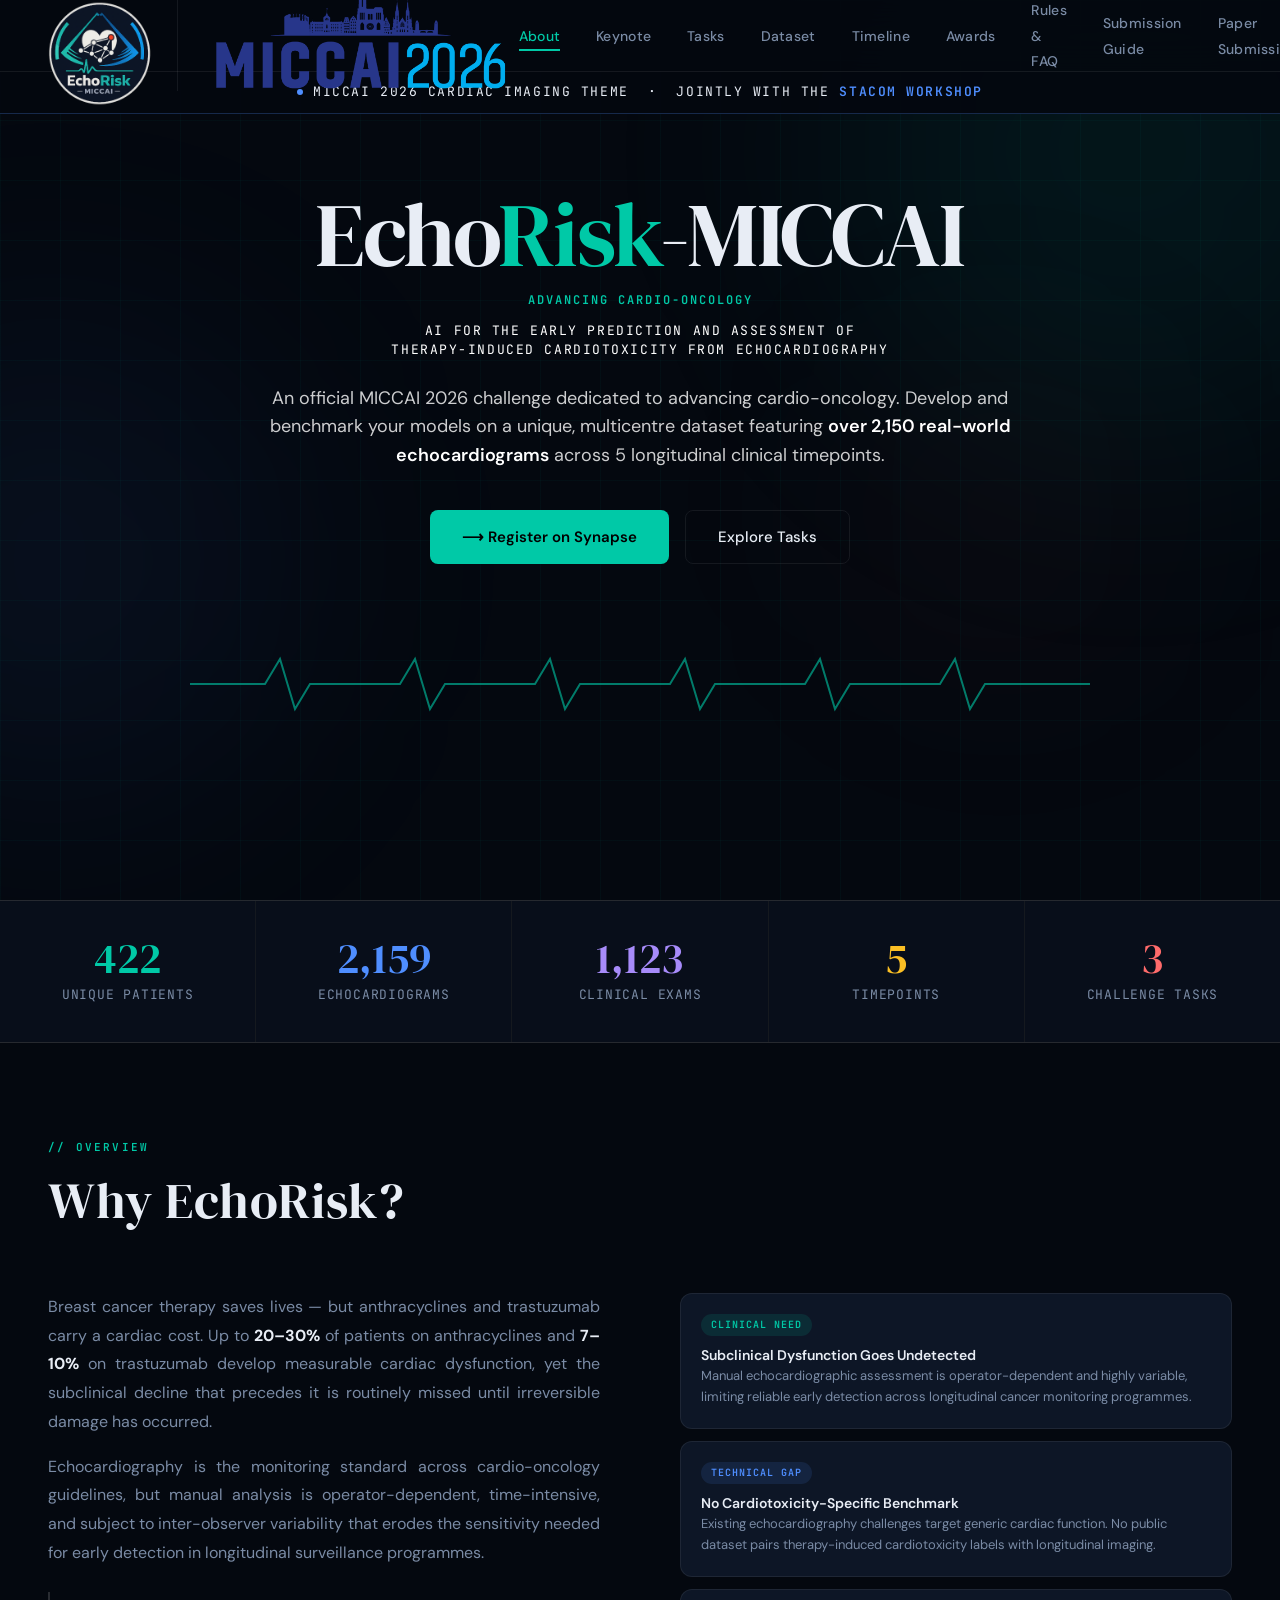
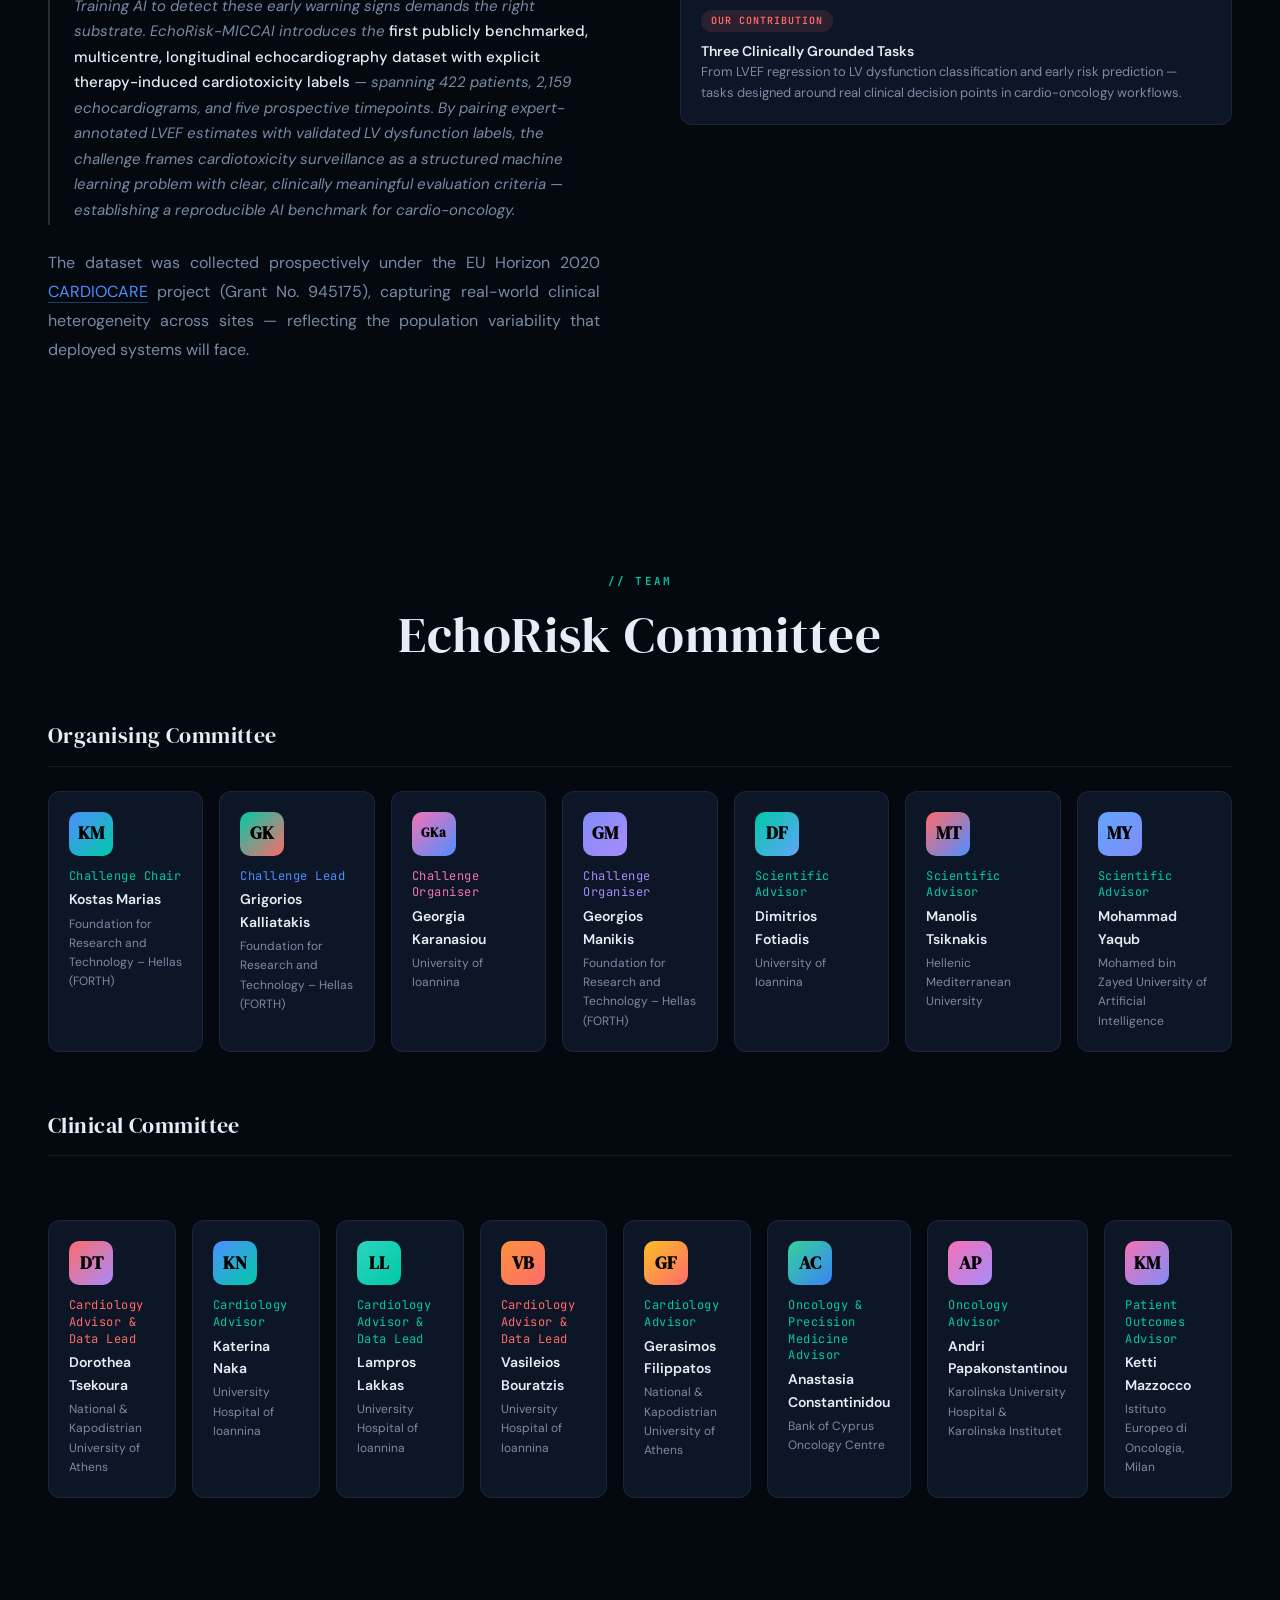
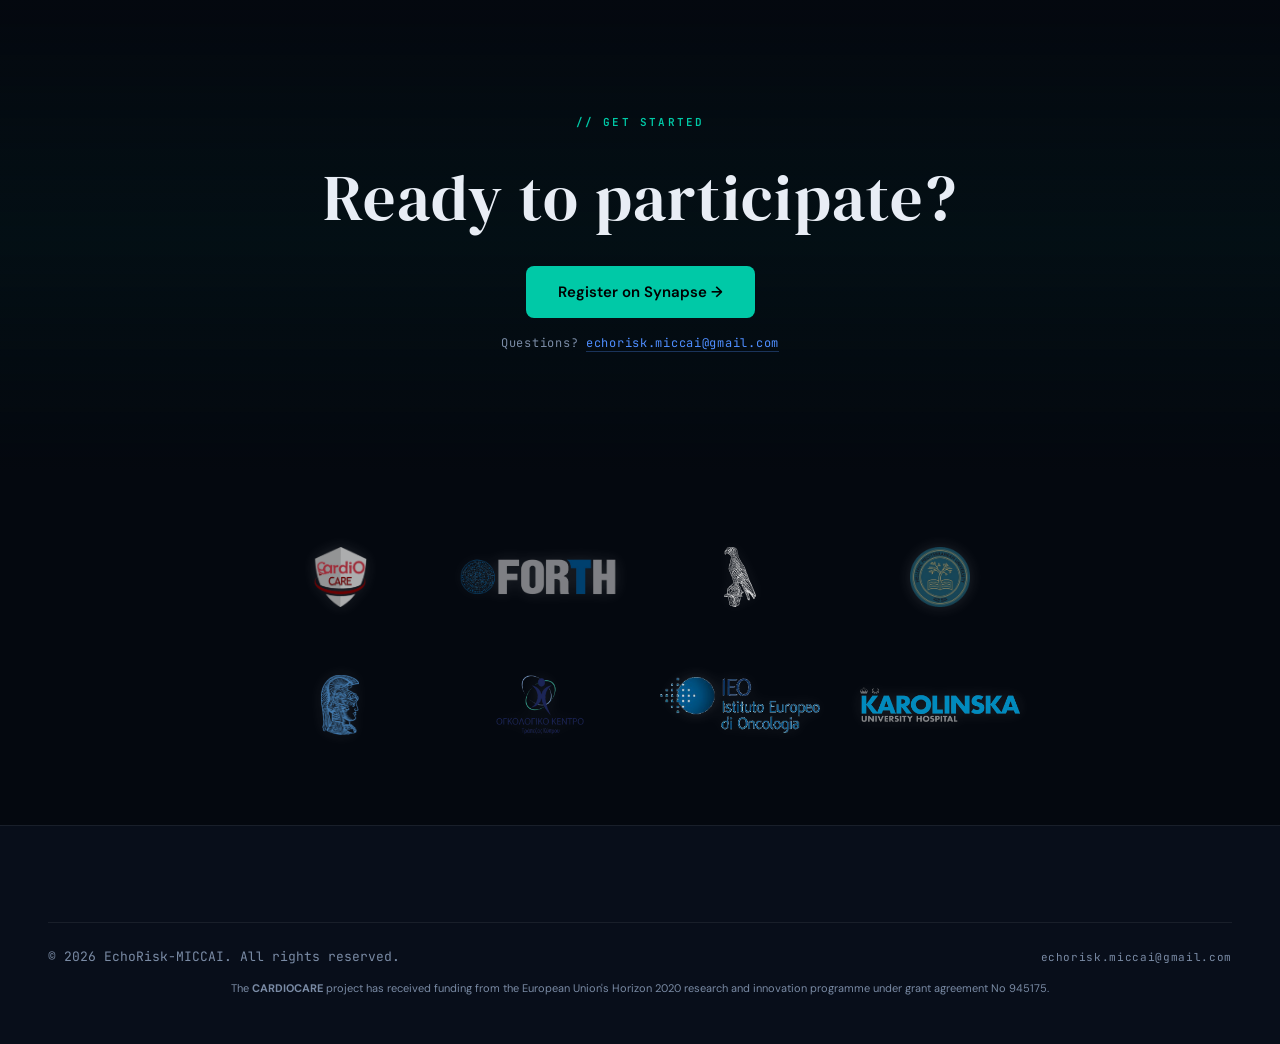
==== commit cc846721: "Add submission guide" ====
--- a/index.html
+++ b/index.html
@@ -52,6 +52,7 @@
         <li><a href="timeline.html">Timeline</a></li>
         <li><a href="awards.html">Awards</a></li>
         <li><a href="rules.html">Rules & FAQ</a></li>
+        <li><a href="submission-guide.html">Submission Guide</a></li>
         <li><a href="papers.html">Paper Submission</a></li>
         <li><a href="https://www.synapse.org/Synapse:syn72001386" class="nav-cta" target="_blank">Register →</a></li>
         <li style="display: flex; align-items: center; margin-left: 10px;">
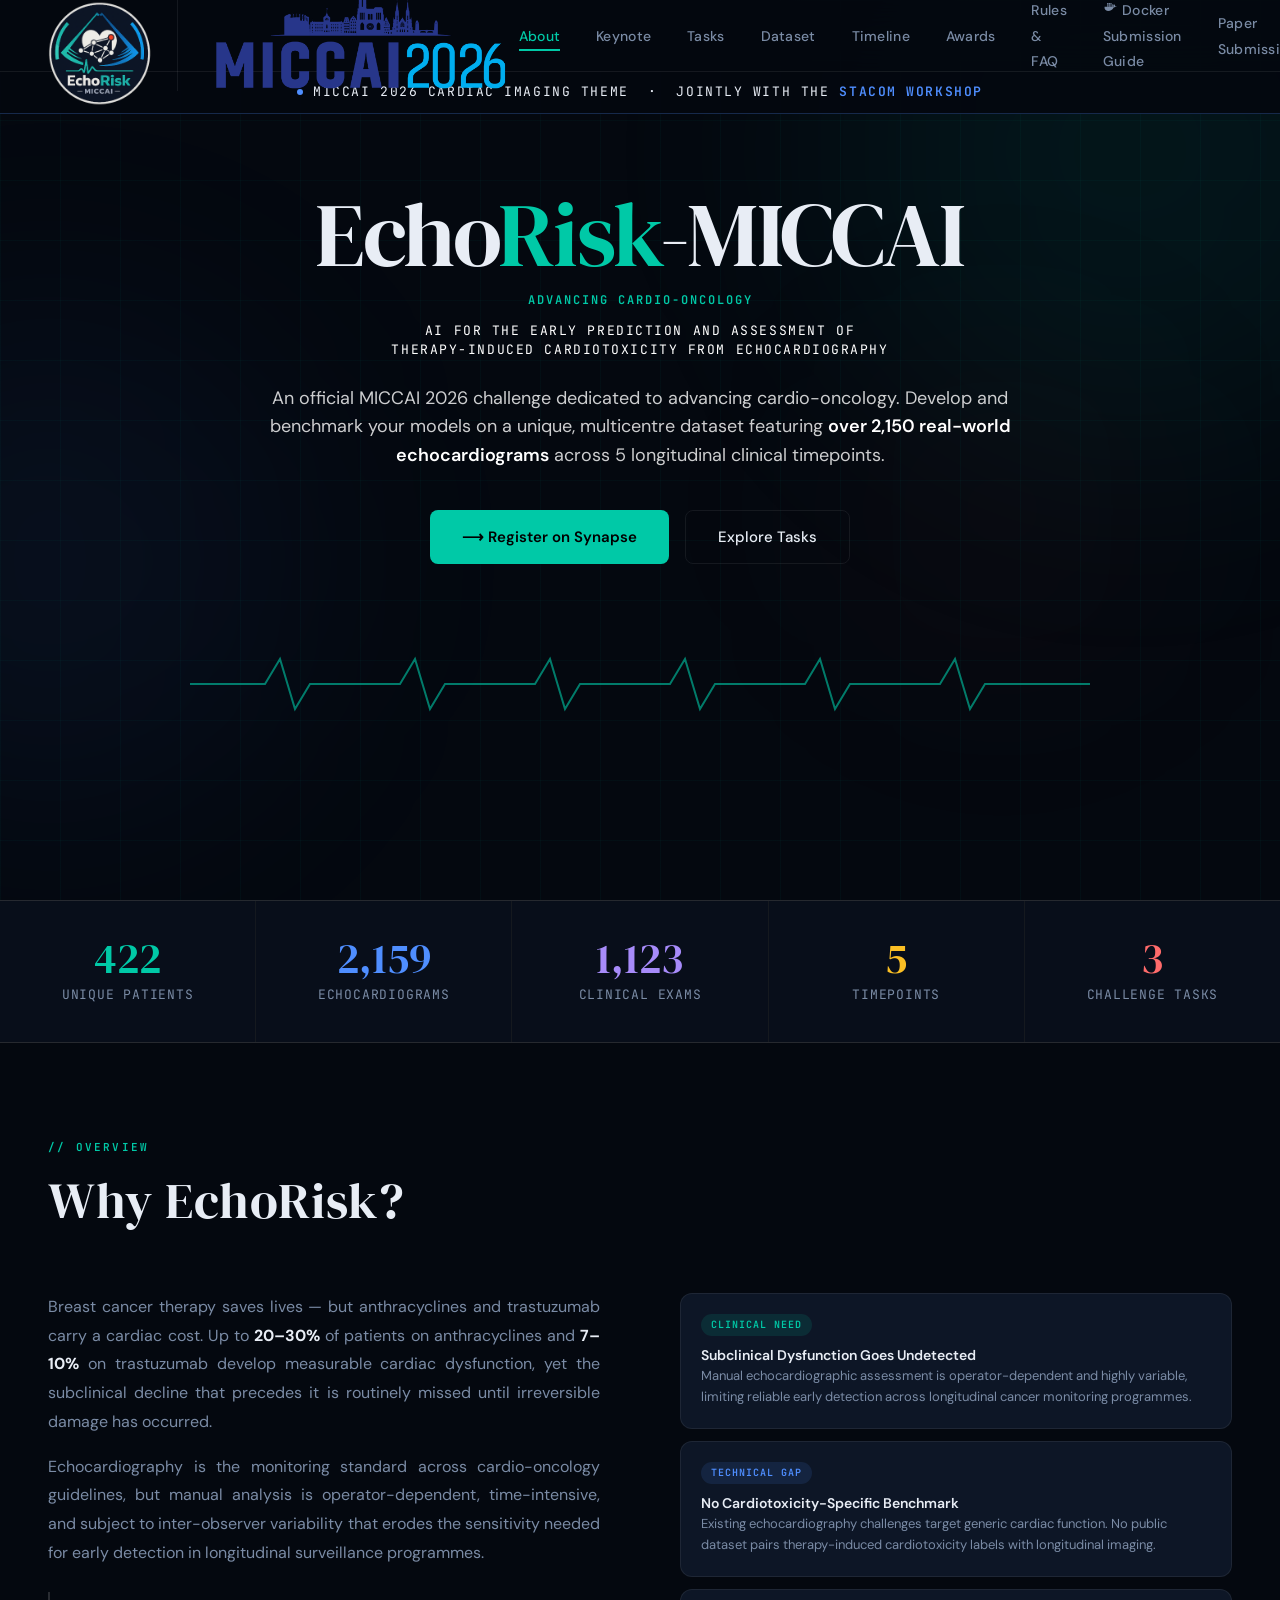
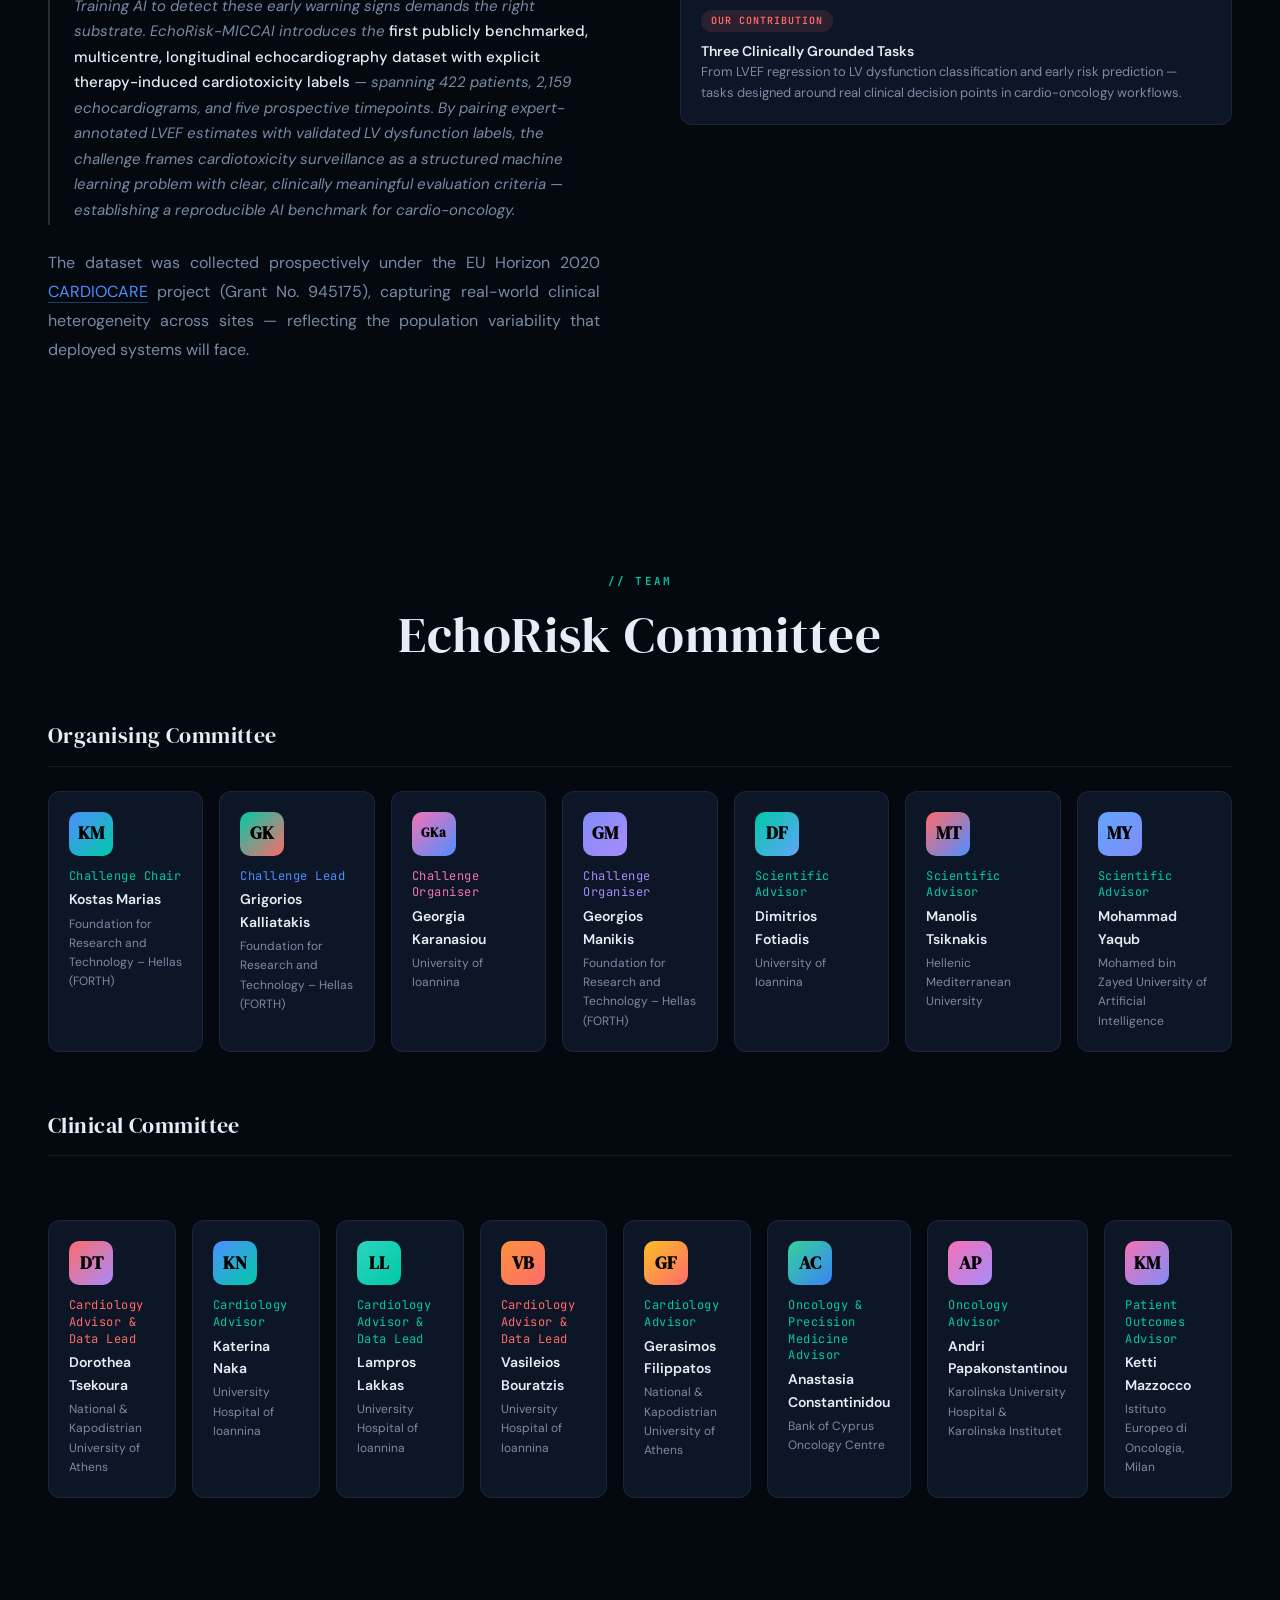
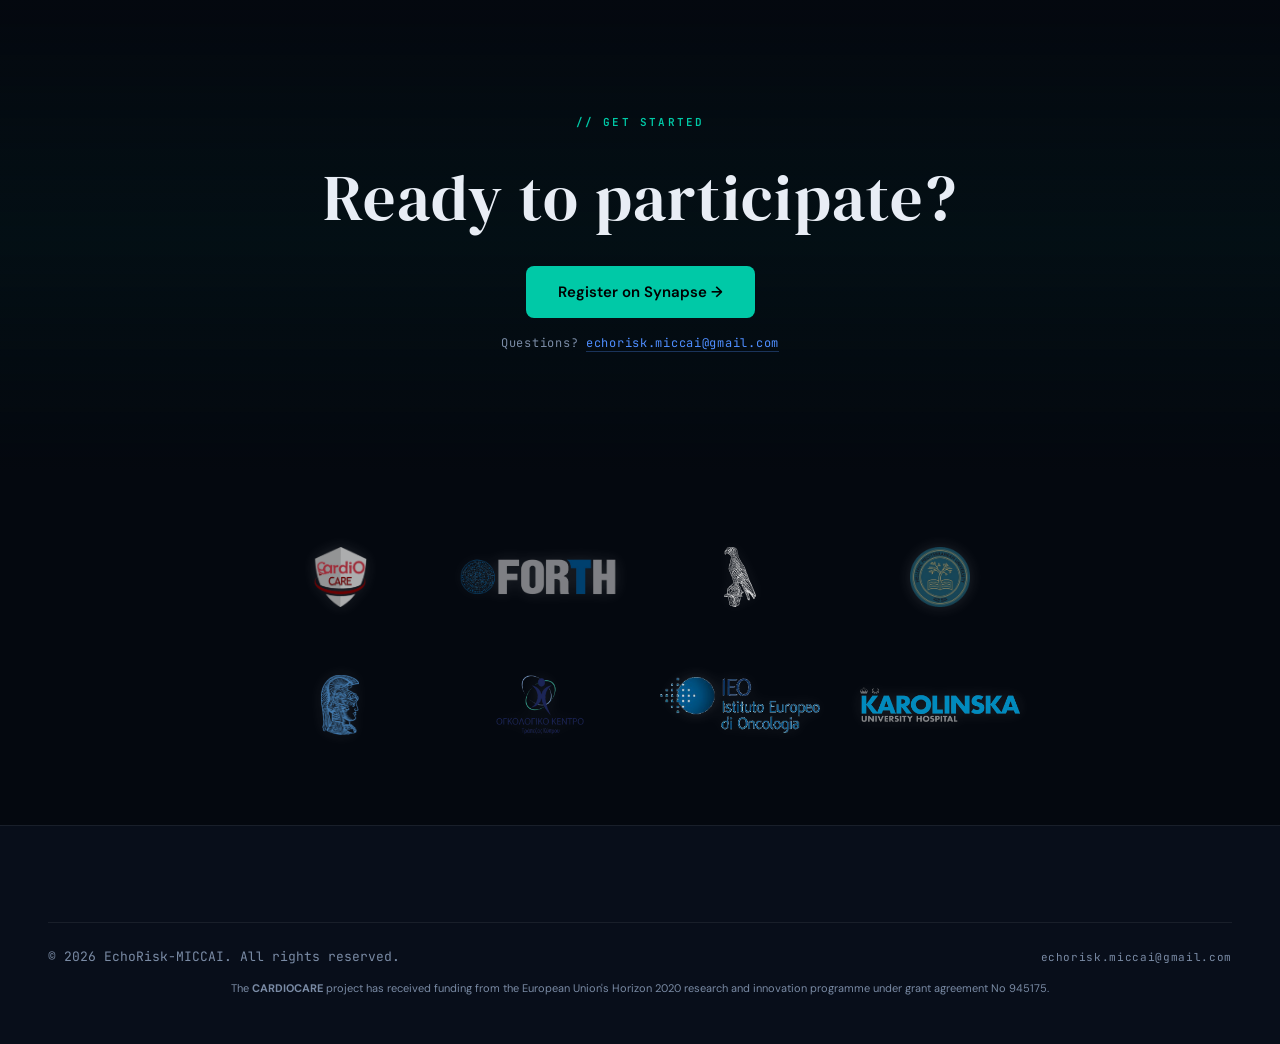
==== commit 6285b8a3: "Update docker submission guide" ====
--- a/index.html
+++ b/index.html
@@ -52,7 +52,15 @@
         <li><a href="timeline.html">Timeline</a></li>
         <li><a href="awards.html">Awards</a></li>
         <li><a href="rules.html">Rules & FAQ</a></li>
-        <li><a href="submission-guide.html">Submission Guide</a></li>
+        <li>
+            <a href="submission-guide.html">
+                <svg class="nav-docker-icon" viewBox="0 0 24 24" width="15" height="15" fill="currentColor"
+                     aria-hidden="true">
+                    <path d="M22.5 9.9c-.6-.4-1.9-.6-2.9-.4-.1-.9-.6-1.7-1.4-2.4l-.5-.4-.4.5c-.5.6-.7 1.6-.6 2.4.1.3.2.7.4 1-.2.1-.4.2-.6.3H2.5c-.3 1.4 0 3.1.9 4.4 1 1.5 2.6 2.3 4.6 2.3 4.3 0 7.5-2 9-5.6 1 0 2-.2 2.5-.7.3-.3.6-.7.8-1.2l.1-.3-.5-.4-.4.5zm-15.9-.8h1.9V7.2H6.6v1.9zm2.6 0h1.9V7.2H9.2v1.9zm2.6 0h1.9V7.2h-1.9v1.9zm-5.2-2.5h1.9V4.6H6.6v1.9zm2.6 0h1.9V4.6H9.2v1.9zm2.6 0h1.9V4.6h-1.9v1.9zm2.6 2.5h1.9V7.2h-1.9v1.9zM6.6 12h1.9v-1.9H6.6V12zm2.6 0h1.9v-1.9H9.2V12zm2.6 0h1.9v-1.9h-1.9V12zm2.6 0h1.9v-1.9h-1.9V12z"/>
+                </svg>
+                Docker Submission Guide
+            </a>
+        </li>
         <li><a href="papers.html">Paper Submission</a></li>
         <li><a href="https://www.synapse.org/Synapse:syn72001386" class="nav-cta" target="_blank">Register →</a></li>
         <li style="display: flex; align-items: center; margin-left: 10px;">
--- a/assets/css/echorisk.css
+++ b/assets/css/echorisk.css
@@ -2097,4 +2097,33 @@
     .keynote-hero {
         padding: 72px 0 40px;
     }
+}
+
+.nav-badge {
+    display: inline-block;
+    margin-left: 6px;
+    padding: 2px 7px;
+    font-size: 10px;
+    font-family: var(--mono-font);
+    letter-spacing: 0.05em;
+    text-transform: uppercase;
+    background: rgba(0, 201, 167, 0.15);
+    border: 1px solid rgba(0, 201, 167, 0.4);
+    border-radius: 10px;
+    color: var(--accent2);
+    vertical-align: middle;
+}
+
+
+.nav-highlight {
+    position: relative;
+    color: var(--accent2) !important;
+    font-weight: 600;
+    display: inline-flex !important;
+    align-items: center;
+    gap: 6px;
+}
+
+.nav-docker-icon {
+    flex-shrink: 0;
 }
